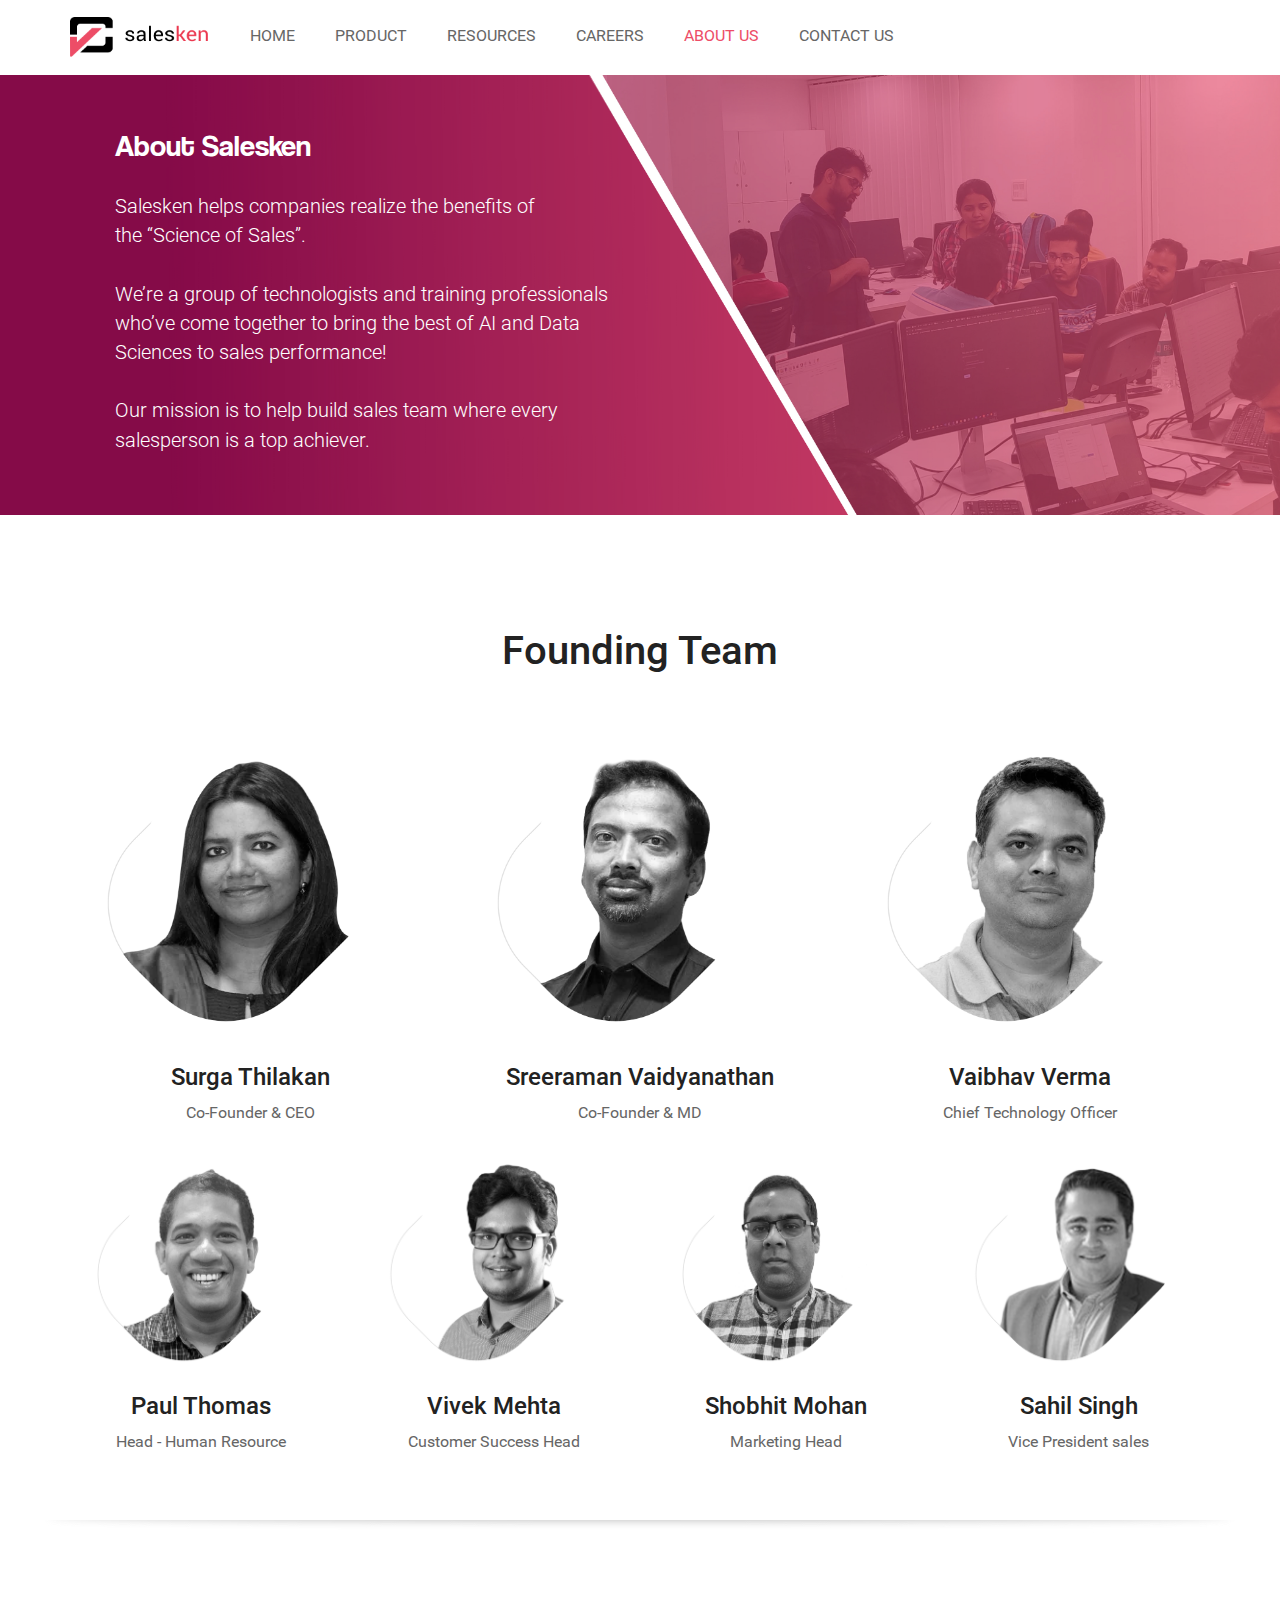
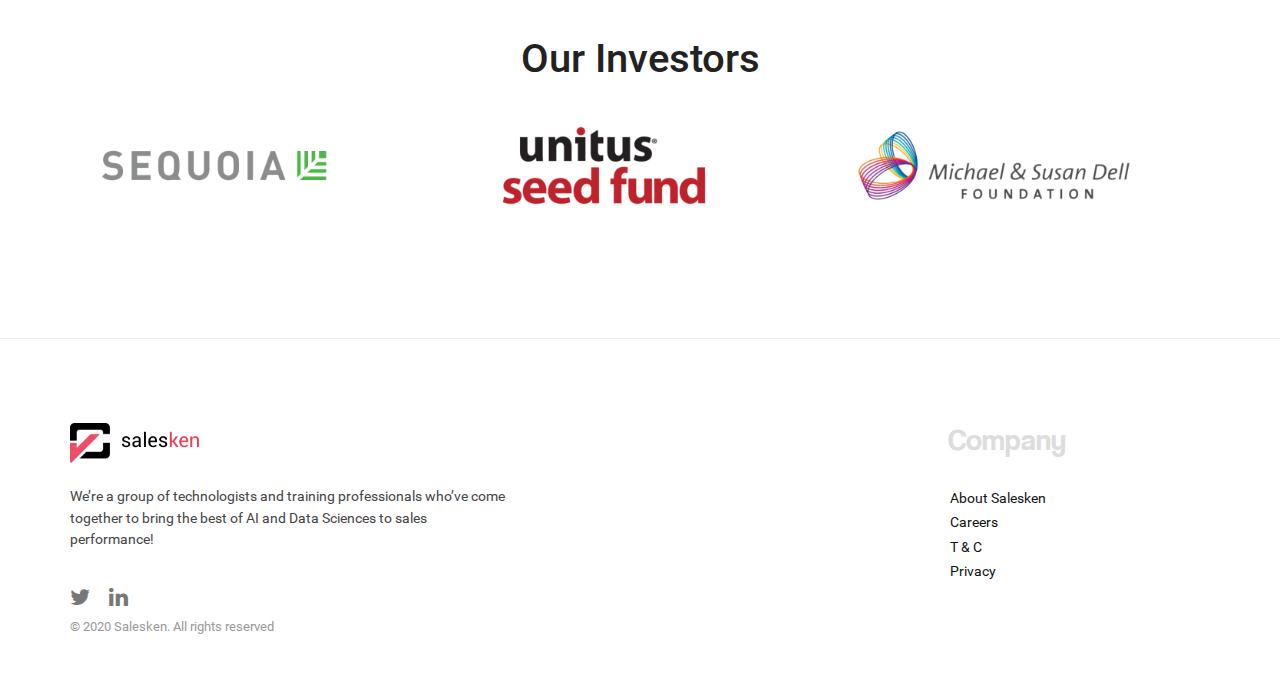
==== aboutus.html @ 31cfc309 "first commit" ====
<!DOCTYPE html>
<html lang="en">

<head>
  <meta charset="utf-8">
  <title>Salesken</title>
  <meta content="width=device-width, maximun-scale=1.0, initial-scale=1.0" name="viewport">
  <meta name="keywords"
    content="CRM, LMS,Customer Service, Sales Automation, Sales enablement, SaaS, Saas Sales, Inside Sales, Training, Learning, Coaching, Sales Reps, Performance, Salesforce, Zoho,Microsoft Dynamics, HubSpot, PipeDrive,Oracle, PeopleSoft, OrangeHR,KISSFLOW, Zapier" />

  <!-- Favicons -->
  <link href="assets/images/logo-fevicon.png" rel="icon">
  <link href="img/apple-touch-icon.png" rel="apple-touch-icon">

  <!-- Google Fonts -->
  <link
    href="//fonts.googleapis.com/css?family=Open+Sans:300,300i,400,400i,500,600,700,700i|Montserrat:300,400,500,600,700"
    rel="stylesheet">
  <link href="//fonts.googleapis.com/css?family=Roboto&display=swap" rel="stylesheet">
  <!-- Bootstrap CSS File -->
  <link href="lib/bootstrap/css/bootstrap.min.css" rel="stylesheet">

  <!-- Libraries CSS Files -->
  <link href="lib/font-awesome/css/font-awesome.min.css" rel="stylesheet">
  <link href="lib/animate/animate.min.css" rel="stylesheet">
  <link href="lib/ionicons/css/ionicons.min.css" rel="stylesheet">
  <link href="lib/owlcarousel/assets/owl.carousel.min.css" rel="stylesheet">
  <link href="lib/lightbox/css/lightbox.min.css" rel="stylesheet">

  <!-- Main Stylesheet File -->

  <link href="css/style.css" rel="stylesheet">

  <!-- Google Tag Manager -->
  <script>(function (w, d, s, l, i) {
      w[l] = w[l] || []; w[l].push({
        'gtm.start':
          new Date().getTime(), event: 'gtm.js'
      }); var f = d.getElementsByTagName(s)[0],
        j = d.createElement(s), dl = l != 'dataLayer' ? '&l=' + l : ''; j.async = true; j.src =
          'https://www.googletagmanager.com/gtm.js?id=' + i + dl; f.parentNode.insertBefore(j, f);
    })(window, document, 'script', 'dataLayer', 'GTM-W54DJQ2');</script>
  <!-- End Google Tag Manager -->


</head>

<body>
  <!-- Google Tag Manager (noscript) -->
  <noscript><iframe src="https://www.googletagmanager.com/ns.html?id=GTM-W54DJQ2" height="0" width="0"
      style="display:none;visibility:hidden"></iframe></noscript>
  <!-- End Google Tag Manager (noscript) -->

  <!--==========================
  Header
  ============================-->

  <nav class=" navbar navbar-expand-lg navbar-dark ftco_navbar ftco-navbar-light" id="header">
    <div class="d-flex align-items-center nav-container">
      <div class="logo float-left">
        <a href="index.html"><img src="assets/images/logo.png" width="140" height="40"></a>
        <!-- Uncomment below if you prefer to use an image logo -->

        <!-- <a href="#header" class="scrollto"><img src="img/logo.png" alt="" class="img-fluid"></a> -->
      </div>

      <div class="collapse navbar-collapse main-nav" id="ftco-nav">
        <ul class="navbar-nav w-100">
          <li class="nav-item"><a href="index.html" class="nav-link">HOME</a></li>
          <li class="nav-item"><a href="product.html" class="nav-link">PRODUCT</a></li>
          <li class="nav-item"><a href="https://blogs.salesken.ai" class="nav-link">RESOURCES</a></li>
          <li class="nav-item"><a href="careers.html" class="nav-link">CAREERS</a></li>
          <li class="nav-item active"><a href="aboutus.html" class="nav-link">ABOUT US</a></li>
          <li class="nav-item"><a href="https://share.hsforms.com/13W9yOMgeT6euOL_fZ1hq0Q48oic" class="nav-link">CONTACT
              US</a></li>

          <!-- <button id="contactus" onclick=" location.href='https://share.hsforms.com/13W9yOMgeT6euOL_fZ1hq0Q48oic'"
            class="type">Contact Us</button> -->
        </ul>
      </div>
    </div>
  </nav>

  <!-- #header -->
  <div class="modal" id="myModal">
    <div class="modal-dialog modal-dialog-centered">
      <div class="modal-content">


        <!-- Modal body -->
        <div style="margin:20px; " class="modal-body">
          <div class="row">



            <div class="col-md-8 col-lg-8" style="padding-top: 35px; padding-bottom: 35px">


              <div class="form">

                <h5>Get in touch with us</h5>

                <form action="" method="post" role="form" class="contactForm">
                  <div class="form-group">
                    <input type="text" name="name" class="form-control" id="name" placeholder="Company ID"
                      data-rule="minlen:4" data-msg="Please enter company id" />
                    <div class="validation"></div>
                  </div>
                  <div class="form-group">
                    <input type="email" class="form-control" name="email" id="email" placeholder="Contact Number"
                      data-rule="email" data-msg="Please enter a company number" />
                    <div class="validation"></div>
                  </div>


                  <!--   <div id="sendmessage">Your message has been sent. Thank you!</div>
                <div id="errormessage"></div> -->
                  <br>
                  <div><button id="contactusbutton" type="submit" title="Send Message">Submit</button></div>
                </form>

              </div>
            </div>
            <div class="col-md-4 col-lg-4">
              <img src="assets/images/contactus.svg" style="width:100%">
            </div>
          </div>


        </div>
      </div>



    </div>
  </div>
  </div>
  <!--==========================
    Intro Section
  ============================-->

  <section id="intro" class="clearfix">
    <div id="aboutbg" class="aboutbg" data-stellar-background-ratio="1"></div>

    <div class="container d-flex h-100">
      <div class="row ">
        <div class="col-lg-12 col-md-12  intro-info2 " style="margin-top:55px; padding-left: 60px;">
          <h1 style="color: #ffffff !important; font-size: 30px;">About Salesken</h1>
          <br>
          <div class="body6" style="color: #ffffff !important; font-size: 20px;">Salesken helps companies realize the
            benefits of <br>the
            “Science of Sales”. <br><br>

            We’re a group of technologists and training professionals <br>who’ve come together to bring the best of AI
            and Data <br>Sciences to sales performance! <br><br>

            Our mission is to help build sales team where every <br>salesperson is a top achiever.
          </div>
        </div>
      </div>

    </div>
  </section><!-- #intro -->


  <main id="main">



    <section id="aboutus1" class="section-bg">
      <div class="container">

        <header style="text-align: center">
          <h2 style="text-align: center">Founding Team</h3>

        </header>

        <div class="row" style="margin-top:20px;">

          <div class="col-md-6 col-lg-4 ">
            <div class="box">
              <img src="assets/images/team/surga.png" style="height:100%; width:100%">
              <h5 style="text-align: center">Surga Thilakan</h5>
              <div class="body4" style="text-align: center">Co-Founder & CEO</div>
            </div>
          </div>
          <div class="col-md-6 col-lg-4 ">
            <div class="box">
              <img src="assets/images/team/sreeram.png" style="height:100%; width:100%">
              <h5 style="text-align: center">Sreeraman Vaidyanathan</h5>
              <div class="body4" style="text-align: center">Co-Founder & MD</div>
            </div>
          </div>
          <div class="col-md-6 col-lg-4">
            <div class="box">
              <img src="assets/images/team/vaibhav.png" style="height:100%; width:100%">
              <h5 style="text-align: center">Vaibhav Verma</h5>
              <div class="body4" style="text-align: center">Chief Technology Officer</div>
            </div>
          </div>
        </div>
        <div class="row">
          <div class="col-md-6 col-lg-3 ">
            <div class="box">
              <img src="assets/images/team/paul.png" style="height:100%; width:100%">
              <h5 style="text-align: center">Paul Thomas</a></h5>
              <div class="body4" style="text-align: center">Head - Human Resource</div>
            </div>
          </div>
          <div class="col-md-6 col-lg-3">
            <div class="box">
              <img src="assets/images/team/vivek.png" style="height:100%; width:100%">
              <h5 style="text-align: center">Vivek Mehta</h5>
              <div class="body4" style="text-align: center">Customer Success Head</div>
            </div>
          </div>
          <div class="col-md-6 col-lg-3">
            <div class="box">
              <img src="assets/images/team/shobhit.png" style="height:100%; width:100%">
              <h5 style="text-align: center">Shobhit Mohan</h5>
              <div class="body4" style="text-align: center">Marketing Head</div>
            </div>
          </div>
          <div class="col-md-6 col-lg-3">
            <div class="box">
              <img src="assets/images/team/sahil.png" style="height:100%; width:100%">
              <h5 style="text-align: center">Sahil Singh</a></h5>
              <div class="body4" style="text-align: center">Vice President sales</div>
            </div>
          </div>
        </div>


      </div>




      </div>
    </section>


    <section id="clients" ">
      <div class=" container">

      <header class="section-header">
        <h2 style="text-align:center">Our Investors</h2>
      </header>

      <div class="row">
        <div class="col-md-4">
          <img src="assets/images/investors/sequoia.png" alt="Client">
        </div>

        <div class="col-md-4">
          <img src="assets/images/investors/unitus.png" alt="Client">
        </div>
        <div class="col-md-4">
          <img src="assets/images/investors/dell.png" alt="Client">
        </div>



      </div>

      </div>
    </section><!-- #clients -->








  </main>

  <!-- ========== Footer Widgets ========== -->

  <footer class="footer-widgets">
    <div class="container">
      <div class="row section">

        <!-- About Us -->
        <div class="col-md-9 col-sm-6 mb-sm-100">
          <div class="widget about-widget">
            <h5 class="header-widget"><img src="assets/images/logo.png" alt="salesken - Logo"
                style="height:40px !important;width:131px !important"></h5>
            <p>We’re a group of technologists and training professionals who’ve come <br>together to bring the best of
              AI and Data Sciences to sales<br> performance! </p>

            <ul class="social-links">
              <li><a href="https://twitter.com/SaleskenAi"><i class="fa fa-twitter"></i></a></li>

              <li><a href="https://www.linkedin.com/company/salesken/"><i class="fa fa-linkedin"></i></a></li>

            </ul>
          </div><!-- / .widget -->
        </div><!-- / .col-md-3 -->

        <div class="col-md-3 col-sm-6 mb-sm-100">
          <div class="widget twitter-widget">
            <h5 class="header-widget">Company</h5>
            <ul>

              <li>
                <p><a href="index.html">About Salesken</a> </p>
              </li>

              <li>
                <p><a href="careers.html">Careers</a></p>
              </li>
              <li>
                <p><a href="terms.html">T & C</a>
              </li>
              </p>
              </li>
              <li>
                <p><a href="privacy.html">Privacy</a></p>
              </li>

            </ul>
          </div>
        </div><!-- / .widget -->





      </div><!-- / .row -->
      <small style="color:#999999">&copy; 2020 Salesken. All rights reserved</a></small>
    </div><!-- / .container -->


    <!-- Copyright -->


  </footer><!-- / .footer-widgets -->



  <!-- <a href="#" class="back-to-top"><i class="fa fa-chevron-up"></i></a> -->

  <!-- Uncomment below i you want to use a preloader -->
  <!-- <div id="preloader"></div> -->

  <!-- JavaScript Libraries -->
  <script src="lib/jquery/jquery.min.js"></script>
  <script src="lib/jquery/jquery-migrate.min.js"></script>
  <script src="lib/bootstrap/js/bootstrap.bundle.min.js"></script>
  <script src="lib/easing/easing.min.js"></script>
  <script src="lib/mobile-nav/mobile-nav.js"></script>
  <script src="lib/wow/wow.min.js"></script>
  <script src="lib/waypoints/waypoints.min.js"></script>
  <script src="lib/counterup/counterup.min.js"></script>
  <script src="lib/owlcarousel/owl.carousel.min.js"></script>
  <script src="lib/isotope/isotope.pkgd.min.js"></script>
  <script src="lib/lightbox/js/lightbox.min.js"></script>
  <!-- Contact Form JavaScript File -->
  <script src="contactform/contactform.js"></script>

  <!-- Template Main Javascript File -->
  <script src="js/main.js"></script>

</body>

</html>
---- css/style.css ----
/*
  Theme Name: Rapid
  Theme URL: https://bootstrapmade.com/rapid-multipurpose-bootstrap-business-template/
  Author: BootstrapMade.com
  License: https://bootstrapmade.com/license/
*/

/*--------------------------------------------------------------
# General
--------------------------------------------------------------*/

body {
  background: #fff;
  color: #444;
  font-family: Roboto-Regular;
  max-width: 1440px;
  margin-right: auto ;
  margin-left: auto ;
}

button{
  font-size: 16px !important;
  font-family: Roboto-Regular ;
}

a {
  color: #ed4d67;
  transition: 0.5s;
}

a:hover,
a:active,
a:focus {
  color: #222222;
  outline: none;
  text-decoration: none;
}

.owl-animated-out{
  z-index:-200;
}

.owl-animated-in{
  z-index:100;
}


p {
  padding: 0;
  margin: 0 0 30px 0;
}

.feature-item{
  border-radius: 20px;
  
  border: solid 1px #eeeeee;
  background-color: #ffffff;
 
  margin-top: 50px;
  margin-left:10px;
  margin-right: 20px;
  padding:30px 30px;
}

.image-wrap{
  width: 100%;
  position: inherit;
  background-size: cover;
  background-repeat: no-repeat;
  background-position: top center;
  position: relative;
  z-index: 0;
}

#contactusbutton {
    text-transform: uppercase;
    letter-spacing: 1px;
    display: inline-block;
    padding: 10px 32px;
    transition: 0.5s;
    color: #000000;
    background: #ed4d67;
    font-family: Roboto-Regular;
    font-size: 16px;
    font-weight: 400;
    letter-spacing: normal;
}

#contactus{
  width: 150px;
  height: 40px;
  margin-left: auto;
  border: solid 1px #000000;
  color: #000000;;
  background-color:transparent;
  float: right;
  text-transform: uppercase;
  align-self: center;
}

#contactus1{
  width: 150px;
  height: 40px;
  border: solid 1px #111;
  color:#111;
  background-color:#ffffff;
  float: right;
  text-transform: uppercase;
  
}

#contactus1:hover{
  color:#ffffff !important;
  outline:none !important;
 border:none !important;
  background-color: #111;
}

#contactus:hover{
  color:#ffffff;
  outline:none !important;
  border:none !important;
  background-color: #000000;
}

#contactus:active{
  color:#111;
  outline:none !important;
  border:none !important;
  background-color: #eeeeee;
}

#contactus:focus{
  
  outline:none !important;
  border:none !important;
  
}


h1{
  font-family: CoolveticaRg;
  font-size: 60px;
  font-weight: normal;
  font-stretch: normal;
  font-style: normal;
  line-height: 1;
  letter-spacing: normal;
  text-align: left;
  color: #222222;
}

h2{
  font-family: Roboto-Medium;
  font-size: 40px;
  font-weight: 300;
  font-stretch: normal;
  font-style: normal;
  line-height: 1.3;
  letter-spacing: normal;
  text-align: left;
  color: #222222;
}

h3{
  font-family: CoolveticaRg;
  font-size: 40px;
  font-weight: normal;
  font-stretch: normal;
  font-style: normal;
  line-height: 1.1;
  letter-spacing: normal;
  text-align: left;
  color: #222222;
}
.body7{
  font-family: CoolveticaRg;
  font-size: 40px;
  font-weight: normal;
  font-stretch: normal;
  font-style: normal;
  line-height: 1.3;
  letter-spacing: normal;
  text-align: left;
  color: #222222;
}
.body10{
  font-family: Roboto-Medium;
  font-size: 24px;
  font-weight: 500;
  font-stretch: normal;
  font-style: normal;
  line-height: 1.25;
  letter-spacing: normal;
  text-align: left;
  color: #222222;
}




.h4 {
  font-family: Roboto-Light;
  font-size: 30px;
  font-weight: 300;
  font-stretch: normal;
  font-style: normal;
  line-height: 2;
  letter-spacing: normal;
  text-align: left;
  color: #222222;
}
.body8{

  font-family: Roboto-Light;
  font-size: 30px;
  font-weight: 300;
  font-stretch: normal;
  font-style: normal;
  line-height: 1.2;
  letter-spacing: normal;
  text-align: left;
  color: #222222;

}
.body9{

  font-family: Roboto-Light;
  font-size: 24px;
  font-weight: 300;
  font-stretch: normal;
  font-style: normal;
  line-height: 1.46;
  letter-spacing: normal;
  text-align: left;
  color: #222222;
}

#image-container-big{
  min-height: 500px;
  position:relative;
}
.container {
    max-width: 100% !important;
}
.container {
  width: 100%;
  padding-right: 70px;
  padding-left: 70px;
  margin-right: auto;
  margin-left: auto; }
  @media (min-width: 576px) {
    .container {
      max-width: 540px; } }
  @media (min-width: 768px) {
    .container {
      max-width: 720px; } }
  @media (min-width: 992px) {
    .container {
      max-width: 960px; } }
  @media (min-width: 1200px) {
    .container {
      max-width: 1140px; } }

.nav-container {
    max-width: 100%;
}

.nav-container {
  width: 100% !important;
  padding-right: 70px;
  padding-left: 70px;
  margin-right: auto;
  margin-left: auto; }
  @media (min-width: 576px) {
    .header-scrolled .nav-container {
      max-width: 540px;} }
  @media (min-width: 768px) {
    .header-scrolled .nav-container {
      max-width: 720px; } }
  @media (min-width: 992px) {
    .header-scrolled .nav-container {
      max-width: 960px;} }
  @media (min-width: 1200px) {
    .header-scrolled .nav-container {
      max-width: 1419px ; } }


h5{
  font-family: Roboto-Medium;
  font-size: 24px;
  font-weight: 500;
  font-stretch: normal;
  font-style: normal;
  line-height: 1.5;
  letter-spacing: normal;
  text-align: left;
  color: #222222;
}

.container {
    max-width: 100% !important;
    

}

.body1 {
  font-family: Roboto-Medium;
  font-size: 20px;
  font-weight: 500;
  font-stretch: normal;
  font-style: normal;
  line-height: 3;
  letter-spacing: normal;
  text-align: left;
  color: #222222;
}
.body2 {
  font-family: Roboto-Black;
  font-size: 20px;
  font-weight: 500;
  font-stretch: normal;
  font-style: normal;
  line-height: 3;
  letter-spacing: normal;
  text-align: left;
  color: #222222;
}
.title.active{
  font-family: Roboto-Medium;
  font-size: 16px;
  font-weight: 500;
  font-stretch: normal;
  font-style: normal;
  line-height: 1.2;
  letter-spacing: normal;
  text-align: left;
  color: #222222;





}
#about-responsive{
  display:none;
}
.title .a{
 color: #222222;
  }
.title.active #sectionrow .arrow1{
  display:none;
}
.title.active #sectionrow .arrow{
  display:inline-block;
}
.arrow{
  display:none;
}

#title-container {
 
  min-height:100%;

  float:left;
  
}
#right-container {
 min-height:100%;
  
  background-color:#c2c2c2;
  float:left;
}
#image-container {
  
  min-height:440px;;
  
  
  position:relative;
}
#image-container .image {
  padding:5px;
  width:100%;
  display:none;
}



.body3 {
  font-family: Roboto-Black;
  font-size: 20px;
  font-weight: 500;
  font-stretch: normal;
  font-style: normal;
  line-height: 3;
  letter-spacing: normal;
  text-align: left;
  color: #222222;
}
.body4 {
  font-family: Roboto-Regular;
  font-size: 16px;
  font-weight: normal;
  font-stretch: normal;
  font-style: normal;
  line-height: 1.3;
  letter-spacing: normal;
  text-align: left;
  color: #666666;
}
.body11{
  font-family: Roboto-Light;
  font-size: 16px;
  font-weight: 300;
  font-stretch: normal;
  font-style: normal;
  line-height: 3.75;
  letter-spacing: normal;
  text-align: left;
  color: #222222;

}
.body15{
  font-family: Roboto-Light;
  font-size: 16px;
  font-weight: 300;
  font-stretch: normal;
  font-style: normal;
  line-height: 1.75;
  letter-spacing: normal;
  
  color: #222222;

}
.body14{
  font-family: Roboto-Light;
  font-size: 16px;
  font-weight: 300;
  font-stretch: normal;
  font-style: normal;
  line-height: 1.25;
  letter-spacing: normal;
  text-align: left;
  color: #222222;
}
/* --------------------------------------------------
  7.0 Footers
-------------------------------------------------- */
.copyright {
  
  padding-top: 10px;
  padding-bottom: 20px;
  margin-top:20px;
  color:#eeeeee;
}

.copyright small {
  font-family:"Roboto";
  font-size: .8em;
  text-transform: uppercase;
  letter-spacing: 1.3px;
}

.copyright small a:hover {
  color: #ececec;
}

.copyright small a:focus {
  text-decoration: none;
}

.copyright .to-the-top {
  color: #777;
}

.copyright .to-the-top i {
  padding-left: 7px;
  font-size: 21px;
  vertical-align: top;
}

.footer-social-links {
  text-align: center;
}

.footer-social-links ul {
  list-style: none;
  margin: 0;
  padding: 65px 0;
}

.footer-social-links ul li {
  display: inline-block;
  padding-right: 35px;
  margin-right: 35px;
  border-right: 1px solid #777;
}

.footer-social-links ul li:last-child {
  border: none;
  padding-right: 0;
  margin-right: 0;
}

.footer-social-links ul li a {
  display: block;
  color: #ececec;
}

.footer-social-links ul li a:hover {
  color: #999;
}

.footer-social-links ul li a:focus {
  text-decoration: none;
}

.social-light-bg ul li a {
  color: #111;
}

/* ---- 7.1 Footer Widgets ---- */
.footer-widgets {
  background: #fff;
  padding-top:50px;
  bottom-top:20px;
   border-top: 1px solid #eeeeee;
   margin-bottom:50px;
}

.footer-widgets .widget .header-widget {
  padding-bottom: 17px;
  margin-bottom: 0px;
  margin-top:20px;
font-family: CoolveticaRg;
  font-size: 30px;
  font-weight: normal;
  font-stretch: normal;
  font-style: normal;
  line-height: 2;
  letter-spacing: normal;
  text-align: left;
  color: #dddddd;
  
  
}

.footer-widgets .widget p {
  margin: 0;
  font-size: .9em;
}

.footer-widgets .about-widget .social-links {
  list-style: none;
  padding: 0;
  margin: 0;
  margin-top: 30px;

}

.footer-widgets .about-widget .social-links li {
  display: inline-block;
  padding-right: 15px;
  font-size: 22px;
}

.footer-widgets .about-widget .social-links li a {
  color: #777;
}

.footer-widgets .about-widget .social-links li a:hover {
  color: #ececec;
}

.footer-widgets .gallery-widget ul {
  list-style: none;
  padding: 0;
  margin: 0;
}

.footer-widgets .gallery-widget ul li {
  display: inline-block;
  margin-right: 1px;
  margin-bottom: 1px;
  width: 86px;
  height: 86px;
  float: left;
  background: #ccc;
  overflow: hidden;
}

.footer-widgets .gallery-widget ul li a {
  display: block;
  position: relative;
}

.footer-widgets .gallery-widget ul li a img {
  -webkit-transition: -webkit-transform 0.3s;
          transition: transform 0.3s;
}

.footer-widgets .gallery-widget ul li a .hover-link {
  position: absolute;
  top: 0;
  left: 0;
  width: 100%;
  height: 100%;
  background: rgba(17, 17, 17, 0);
  text-align: center;
  -webkit-transition: background 0.4s;
          transition: background 0.4s;
}

.footer-widgets .gallery-widget ul li a .hover-link span {
  display: block;
  padding-top: 20px;
  color: #ececec;
  font-size: 50px;
  opacity: 0;
  -webkit-transition: opacity 0.4s;
          transition: opacity 0.4s;
}

.footer-widgets .gallery-widget ul li a:hover img {
  -webkit-transform: scale(1.1);
      -ms-transform: scale(1.1);
          transform: scale(1.1);
}

.footer-widgets .gallery-widget ul li a:hover .hover-link {
  background: rgba(17, 17, 17, 0.55);
}

.footer-widgets .gallery-widget ul li a:hover .hover-link span {
  opacity: 1;
}

.footer-widgets .gallery-widget ul li a:focus {
  outline: none;
}

.footer-widgets .twitter-widget ul {
  list-style: none;
  margin: 0;
  padding: 0;
}

.footer-widgets .twitter-widget ul li {
  display: block;
  margin-bottom: 0px;
  padding: 2px;
  
  -webkit-transition: all 0.4s;
          transition: all 0.4s;
}

.footer-widgets .twitter-widget ul li:hover {
 color:#ed4d67;
  
}

.footer-widgets .twitter-widget ul li i {
  display: inline-block;
  margin-right: 5px;
  padding-top: 3px;
  margin-bottom: 30px;
  float: left;
  font-size: 24px;
  color: rgba(255, 255, 255, 0.3);
}

.footer-widgets .twitter-widget ul li p {
  font-size: .85em;
}

.footer-widgets .twitter-widget ul li p a {
  color: #111 !important;
}

.footer-widgets .twitter-widget ul li p a:hover {
  color:#ed4d67 !important;
}

.footer-widgets .twitter-widget ul li p .tw-widget-date {
  display: inline-block;
  margin-right: 5px;
}

.footer-widgets .newsletter-widget form .form-group {
  display: block;
  position: relative;
}

.footer-widgets .newsletter-widget form .form-group input[type="email"] {
  display: block;
  width: 100%;
  height: 42px;
  padding-left: 20px;
  padding-right: 70px;
  border: none;
  background: rgba(204, 204, 204, 0.1);
  -webkit-transition: background 0.3s;
          transition: background 0.3s;
}

.footer-widgets .newsletter-widget form .form-group input[type="email"]:focus {
  outline: none;
  background: rgba(204, 204, 204, 0.15);
}

.footer-widgets .newsletter-widget form .form-group button {
  position: absolute;
  display: block;
  top: 0;
  right: 0;
  width: 50px;
  height: 42px;
  border: none;
  color: rgba(244, 244, 244, 0.5);
  background: rgba(204, 204, 204, 0.1);
  -webkit-transition: all 0.4s;
          transition: all 0.4s;
}

.footer-widgets .newsletter-widget form .form-group button i {
  padding-top: 5px;
  font-size: 20px;
}

.footer-widgets .newsletter-widget form .form-group button:focus {
  outline: none;
}

.footer-widgets .newsletter-widget form .form-group button:hover {
  background: #ececec;
  color: #111;
}

/* ---- 7.2 Footer Contact ---- */
.footer-contact .contact-info {
  position: relative;
}

.footer-contact .contact-info .footer-map {
  height: 790px;
  background: #ccc;
}

.footer-contact .contact-info .show-info-link {
  display: inline-block;
  position: absolute;
  top: -50px;
  left: 0;
  right: 0;
  margin: 0 auto;
  padding-left: 25px;
  padding-right: 25px;
  width: 200px;
  height: 50px;
  text-align: center;
  color: #111;
  background: #fff;
  opacity: 0;
  visibility: hidden;
  -webkit-transition: opacity 0.5s, visibility 0.6s, top 0.5s;
          transition: opacity 0.5s, visibility 0.6s, top 0.5s;
  z-index: 999;
}

.footer-contact .contact-info .show-info-link:hover {
  background: #ececec;
}

.footer-contact .contact-info .show-info-link:focus {
  text-decoration: none !important;
  border-bottom: none;
}

.footer-contact .contact-info .show-info-link i {
  display: inline-block;
  padding-top: 18px;
  padding-right: 15px;
}

.footer-contact .contact-info .info-open {
  top: 0;
  opacity: 1;
  visibility: visible;
}

.footer-contact .contact-info address {
  position: absolute;
  margin-bottom: 0;
  padding: 280px 100px 0 130px;
  top: 0;
  left: 0;
  width: 100%;
  height: 100%;
  background: rgba(17, 17, 17, 0.93);
  -webkit-transition: opacity 0.5s, visibility 0.6s;
          transition: opacity 0.5s, visibility 0.6s;
}

.footer-contact .contact-info address ul {
  list-style: none;
  padding: 0;
  margin: 0;
  width: 50%;
  float: left;
}

.footer-contact .contact-info address ul li {
  display: block;
  margin-bottom: 30px;
  padding: 7px 0 7px 20px;
  border-left: 1px solid #777;
}

.footer-contact .contact-info address ul li .adr-heading {
  display: block;
  color: #ececec;
}

.footer-contact .contact-info address ul li .adr-info {
  font-size: .9em;
  letter-spacing: 1.7px;
  text-transform: uppercase;
  color: #999;
}

.footer-contact .contact-info address .show-map {
  display: block;
  position: absolute;
  bottom: 100px;
  color: #ececec;
}

.footer-contact .contact-info address .show-map span {
  padding-right: 20px;
  font-size: 35px;
  vertical-align: middle;
}

.footer-contact .contact-info address .show-map:hover {
  color: #999;
}

.footer-contact .contact-info address .show-map:focus {
  text-decoration: none;
}

.footer-contact .map-open {
  opacity: 0;
  visibility: hidden;
}

.footer-contact .contact-form {
  padding-left: 100px;
  padding-right: 12%;
}

.footer-contact .contact-form header {
  text-align: left;
  margin-bottom: 50px;
}

.footer-contact .contact-form form .alert {
  position: absolute;
  left: 0;
  right: 0;
  top: 15px;
}



#careers-left{
  padding-left: 0px;
}

/* ---- 7.3 Footer Litle ---- */
.footer-litle address {
  margin-bottom: 0;
  padding-top: 85px;
  padding-bottom: 85px;
}

.footer-litle address ul {
  list-style: none;
  padding: 0;
  margin: 0;
  text-align: center;
}

.footer-litle address ul li {
  display: inline-block;
  margin-right: 160px;
}

.footer-litle address ul li:last-child {
  margin-right: 0;
}

.footer-litle address ul li .adr-icon {
  padding-right: 20px;
  float: left;
  font-size: 36px;
  color: #111;
}

.footer-litle address ul li .adr-group {
  text-align: left;
  float: right;
}

.footer-litle address ul li .adr-group .adr-heading {
  display: block;
  color: #111;
}

.footer-litle address ul li .adr-group .adr-info {
  font-size: .9em;
  letter-spacing: 1.7px;
  text-transform: uppercase;
  color: #999;
}
.section-bg-responsive{
  display:none;
}

.body5 {
  font-family: Roboto-Regular;
  font-size: 20px;
  font-weight: 500;
  font-stretch: normal;
  font-style: normal;
  line-height: 1.5;
  letter-spacing: normal;
  text-align: left;
  color: #222222;
}


.body6 {
  font-family: Roboto-Light;
  font-size: 24px;
  font-weight: 300;
  font-stretch: normal;
  font-style: normal;
  line-height: 1.46;
  letter-spacing: normal;
  text-align: left;
  color: #222222;

}

.cookiealert {
    position: fixed;
    bottom: 0;
    left: 0;
    width: 100%;
    margin: 0 !important;
    z-index: 999;
    opacity: 0;
    border-radius: 0;
    transform: translateY(100%);
    transition: all 500ms ease-out;
    color: #ecf0f1;
    background: #212327 
  }

  .cookiealert.show {
    opacity: 1;
    transform: translateY(0%);
    transition-delay: 1000ms;
}

.cookiealert a {
    text-decoration: underline
}

.cookiealert .acceptcookies {
    margin-left: 10px;
    vertical-align: baseline;
}





/* Back to top button */

.back-to-top {
  position: fixed;
  display: none;
  background: #ed4d67;
  color: #fff;
  width: 44px;
  height: 44px;
  text-align: center;
  line-height: 1;
  font-size: 16px;
  border-radius: 50%;
  right: 15px;
  bottom: 15px;
  transition: background 0.5s;
  z-index: 11;
}

.back-to-top i {
  padding-top: 12px;
  color: #fff;
}

/* Prelaoder */

#preloader {
  position: fixed;
  top: 0;
  left: 0;
  right: 0;
  bottom: 0;
  z-index: 9999;
  overflow: hidden;
  background: #fff;
}

#preloader:before {
  content: "";
  position: fixed;
  top: calc(50% - 30px);
  left: calc(50% - 30px);
  border: 6px solid #f2f2f2;
  border-top: 6px solid #ed4d67;
  border-radius: 50%;
  width: 60px;
  height: 60px;
  -webkit-animation: animate-preloader 1s linear infinite;
  animation: animate-preloader 1s linear infinite;
}

@-webkit-keyframes animate-preloader {
  0% {
    -webkit-transform: rotate(0deg);
    transform: rotate(0deg);
  }

  100% {
    -webkit-transform: rotate(360deg);
    transform: rotate(360deg);
  }
}

@keyframes animate-preloader {
  0% {
    -webkit-transform: rotate(0deg);
    transform: rotate(0deg);
  }

  100% {
    -webkit-transform: rotate(360deg);
    transform: rotate(360deg);
  }
}

/*--------------------------------------------------------------
# Top Bar
--------------------------------------------------------------*/

#topbar {
  padding: 0 0 10px 0;
  font-size: 14px;
  transition: all 0.5s;
}

#topbar .social-links {
  text-align: right;
}

#topbar .social-links a {
  color: #535074;
  padding: 4px 12px;
  display: inline-block;
  line-height: 1px;
}

#topbar .social-links a:hover {
  color: #ed4d67;
}

#topbar .social-links a:first-child {
  border-left: 0;
}

#aboutus1{
  margin-top: 170px;
  padding-bottom: 80px;
  background-image: url(../assets/images/shadow.jpg);
  background-position: bottom;
  background-repeat: no-repeat;
}


/*--------------------------------------------------------------
# Intro Section
--------------------------------------------------------------*/

#intro {
  width: 100%;
  max-height: fit-content;
  margin-top: 0px;
  margin-bottom:100px;
    
  /* position: relative; */
  background: #ffffff;
  background-size: cover;
}


#intro .intro-info h1 {
  
  padding-top: 200px;
 
}

#intro .intro-info1 h2 {
  
  padding-top: 200px;
 
}
#intro .intro-info2 h2 {
  
  padding-top: 200px;
 
}

#intro .intro-info h2 span {
  color: #ed4d67;
}

.body13{
font-family: CoolveticaRg;
  font-size: 24px;
  font-weight: normal;
  font-stretch: normal;
  font-style: normal;
  line-height: 1.17;
  letter-spacing: normal;
  text-align: left;
  color: #222222;
}



#intro .intro-info .btn-get-started,
#intro .intro-info .btn-services {
  
  
  text-transform: uppercase;
  letter-spacing: 1px;
  display: inline-block;
  padding: 10px 32px;
 
  transition: 0.5s;
  color: #fff;
  background: #ed4d67;
  
  

  font-family: Roboto-Regular;
  font-size: 16px;
  font-weight: 400;
 
 
  letter-spacing: normal;
  
  
}

#intro .intro-info .btn-get-started:hover,
#intro .intro-info .btn-services:hover {
  background: #ed4867;
}

#intro .intro-img {
    
    
    max-height:fit-content;
    padding-right: 0px;
    margin-top: -1px;
  
    max-width: 100%;
    padding-right: 0px;
    margin-top: -1px;
    max-height: fit-content;

  }




#intro-actual {
  display:flex;
max-width: 100%;
max-height: fit-content;
  width: 100%;
  margin-top: 0px;
    
  position: relative;
  background: transparent;
  background-size: cover;
}

.page-heading{
  padding-top: 200px;

}

#intro-actual .intro-info1 h2 {
  
  padding-top: 200px;
 
}
#intro-actual .intro-info2 h2 {
  
  padding-top: 200px;
 
}

#intro-actual .intro-info h2 span {
  color: #ed4d67;
}

#intro-actual .intro-info .btn-get-started,
#intro-actual .intro-info .btn-services {
  
  
  text-transform: uppercase;
  letter-spacing: 1px;
  display: inline-block;
  padding: 10px 32px;
 
  transition: 0.5s;
  color: #fff;
  background: #ed4d67;
  
  

  font-family: Roboto-Regular;
  font-size: 16px;
  font-weight: 400;
 
 
  letter-spacing: normal;
  
  
}

#intro-actual .intro-info .btn-get-started:hover,
#intro-actual .intro-info .btn-services:hover {
  background: #ed4867;
}

#intro-actual .intro-img {
    
    height:100%;
    padding-right: 0px;
    margin-top: -1px;
   
  }

  #intro-responsive{
    display:none;
  }




#carosuelrow {
    display: flex;
    align-items: center;
    margin-top: 30px;
    margin-bottom: 50px;
    padding-left: 10px;
}





  












#careers {
  width: 100%;
  max-height: fit-content;
  margin-top: 0px;
    
  /* position: relative; */
  background: #ffffff;
  background-size: cover;
}

#careers .careers-info {
  
  max-height: fit-content;
  
  align-items:middle;
 
}

#careers .careers-info h2 {
  
  padding-top: 100px;
  font-family: Roboto;
  font-size: 30px;
  font-weight: 300;
 
}
#careers .careers-info h2 {
  
  padding-top: 200px;
 
}

#careers .careers-info h2 span {
  color: #ed4d67;
}

#careers .careers-img {
    
    max-height:fit-content;
    padding-left: 0px;
    margin-top: -1px;
   
  }


  #product {
 
  max-height:fit-content;
  margin-top: 0px;
    
  position: relative;
  background: #ffffff;
  background-size: cover;
}


#product .product-info-left {
  display:none;

  
  
 
}
#section3-list{
  list-style-type: none !important;
}

#carddata1{
text-align: center;
font-family: Roboto-Light;
  font-size: 16px;
  font-weight: normal;
  font-stretch: normal;
  font-style: normal;
  line-height: 1.38;
  letter-spacing: normal;
  text-align: center;
  color: #666666;
  padding-top:10px;
}
/* #card1:hover #carddata1{
display:flex;
text-align: left;
font-family: Roboto-Regular;
  font-size: 16px;
  font-weight: normal;
  font-stretch: normal;
  font-style: normal;
  line-height: 1.38;
  letter-spacing: normal;
  text-align: left;
  color: #666666;
  padding-top:30px;
} */
#card1:hover{
  max-height:fit-content;

}
/* #card1:hover #imgcard1{
display:none;
} */

#carddata2{
text-align: center;

font-family: Roboto-Light;
  font-size: 16px;
  font-weight: normal;
  font-stretch: normal;
  font-style: normal;
  line-height: 1.38;
  letter-spacing: normal;
  text-align: center;
  color: #666666;
  padding-top:10px;
}

/* #card2:hover #carddata2{
display:flex;
text-align: left;

font-family: Roboto-Regular;
  font-size: 16px;
  font-weight: normal;
  font-stretch: normal;
  font-style: normal;
  line-height: 1.38;
  letter-spacing: normal;
  text-align: left;
  color: #666666;
  padding-top:30px;
}
#card2:hover #imgcard2{
display:none;
} */


#carddata3{
  text-align: center;
  font-family: Roboto-Light;
    font-size: 16px;
    font-weight: normal;
    font-stretch: normal;
    font-style: normal;
    line-height: 1.38;
    letter-spacing: normal;
    color: #666666;
    padding-top:10px;
}
/* #card3:hover #carddata3{
display:flex;
text-align: left;
font-family: Roboto-Regular;
  font-size: 16px;
  font-weight: normal;
  font-stretch: normal;
  font-style: normal;
  line-height: 1.38;
  letter-spacing: normal;
  text-align: left;
  color: #666666;
  padding-top:30px;

}
#card3:hover #imgcard3{
display:none;
} */


#carddata4{
text-align: center;
font-family: Roboto-Light;
  font-size: 16px;
  font-weight: normal;
  font-stretch: normal;
  font-style: normal;
  line-height: 1.38;
  letter-spacing: normal;
  color: #666666;
  padding-top:10px;
}
/* #card4:hover #carddata4{
display:flex;
text-align: left;
font-family: Roboto-Regular;
  font-size: 16px;
  font-weight: normal;
  font-stretch: normal;
  font-style: normal;
  line-height: 1.38;
  letter-spacing: normal;
  text-align: left;
  color: #666666;
  padding-top:30px;

} */
/* #card4:hover{
  padding:auto;
  align-items:middle;
} */
/* #card4:hover #imgcard4{
display:none;
} */





#product .product-info h2 span {
  color: #ed4d67;
}

  #product .product-img {
    max-height:fit-content;
    padding-left: 0px;
    margin-top: -1px;
    padding-bottom:30px;
   
  }
  #product .product-img1 {
    
    display:none;
   
  }

.logo{
  padding-right: 20px !important;
}

.ftco-navbar-light {
  background: transparent !important;
  z-index: 3;
  padding: 10px 0; }
  @media (max-width: 991.98px) {
    .ftco-navbar-light {
      background: #ffffff !important;
      position: relative;
      top: 0;
      padding: 10px 15px; } }
  .ftco-navbar-light .navbar-brand {
    color: #000000; }
    .ftco-navbar-light .navbar-brand:hover {
      color: #000000; }
    @media (max-width: 991.98px) {
      .ftco-navbar-light .navbar-brand {
        color: #fff; } }
  @media (max-width: 991.98px) {
    .ftco-navbar-light .navbar-nav {
      padding-bottom: 10px; } }
  .ftco-navbar-light .navbar-nav > .nav-item > .nav-link {
    font-size: 16px;
    padding-bottom: 10px;
    padding-left: 20px;
    padding-right: 20px;
    color: #666666;
    font-weight: 400;
    font-family: 'Roboto-regular';
    opacity: 1 !important; }
    .ftco-navbar-light .navbar-nav > .nav-item > .nav-link:hover {
      color: #ed4d67; }
    @media (max-width: 991.98px) {
      .ftco-navbar-light .navbar-nav > .nav-item > .nav-link {
        padding-left: 0;
        padding-right: 0;
        padding-bottom: 0;
        color: #000000; } }
  .ftco-navbar-light .navbar-nav > .nav-item .dropdown-menu {
    border: none;
    background: #fff;
    -webkit-box-shadow: 0px 10px 34px -20px rgba(0, 0, 0, 0.41);
    -moz-box-shadow: 0px 10px 34px -20px rgba(0, 0, 0, 0.41);
    box-shadow: 0px 10px 34px -20px rgba(0, 0, 0, 0.41); }
  .ftco-navbar-light .navbar-nav > .nav-item.ftco-seperator {
    position: relative;
    margin-left: 20px;
    padding-left: 20px; }
    @media (max-width: 991.98px) {
      .ftco-navbar-light .navbar-nav > .nav-item.ftco-seperator {
        padding-left: 0;
        margin-left: 0; } }
    .ftco-navbar-light .navbar-nav > .nav-item.ftco-seperator:before {
      position: absolute;
      content: "";
      top: 10px;
      bottom: 10px;
      left: 0;
      width: 2px;
      background: rgba(255, 255, 255, 0.05); }
      @media (max-width: 991.98px) {
        .ftco-navbar-light .navbar-nav > .nav-item.ftco-seperator:before {
          display: none; } }
  .ftco-navbar-light .navbar-nav > .nav-item.cta > a {
    color: #fff;
    border: 1px solid #ed4d67;
    padding-top: .5rem;
    padding-bottom: .5rem;
    padding-left: 18px;
    padding-right: 18px;
    margin-top: 4px;
    background: #ed4d67;
    -webkit-border-radius: 2px;
    -moz-border-radius: 2px;
    -ms-border-radius: 2px;
    border-radius: 2px; }
    .ftco-navbar-light .navbar-nav > .nav-item.cta > a span {
      display: inline-block;
      color: #fff; }
    .ftco-navbar-light .navbar-nav > .nav-item.cta > a:hover {
      background: #ed4d67;
      border: 1px solid #ed4d67; }
  .ftco-navbar-light .navbar-nav > .nav-item.cta.cta-colored a {
    border: 1px solid #01d28e;
    background: #01d28e !important; }
  .ftco-navbar-light .navbar-nav > .nav-item.active > a {
    color: #ed4d67; }
  @media (max-width: 991.98px) {
    .ftco-navbar-light .navbar-nav > .nav-item.active > a {
      color: #ed4d67; } }
  .ftco-navbar-light .navbar-toggler {
    border: none;
    color: #ed4d67 !important;
    font-weight: 500;
    cursor: pointer;
    padding-right: 0;
    text-transform: uppercase;
    font-size: 16px;
    letter-spacing: .1em; }
    .ftco-navbar-light .navbar-toggler:hover, .ftco-navbar-light .navbar-toggler:focus {
      text-decoration: none;
      color: #ed4d67;
      outline: none !important; }
  .ftco-navbar-light.scrolled {
    position: fixed;
    right: 0;
    left: 0;
    top: 0;
    margin-top: -130px;
    background: #fff !important;
    -webkit-box-shadow: 0 0 10px 0 rgba(0, 0, 0, 0.1);
    box-shadow: 0 0 10px 0 rgba(0, 0, 0, 0.1); }
    @media (max-width: 991.98px) {
      .ftco-navbar-light.scrolled .nav-item > .nav-link {
        padding-left: 0 !important;
        padding-right: 0 !important;
        padding-bottom: 0 !important; } }
    .ftco-navbar-light.scrolled .nav-item.active > a {
      color: #ed4d67 !important; }
    .ftco-navbar-light.scrolled .nav-item.cta > a {
      color: #fff !important;
      background: #ed4d67;
      border: none !important;
      padding-top: 0.5rem !important;
      padding-bottom: .5rem !important;
      padding-left: 20px !important;
      padding-right: 20px !important;
      margin-top: 6px !important;
      -webkit-border-radius: 5px;
      -moz-border-radius: 5px;
      -ms-border-radius: 5px;
      border-radius: 5px; }
      .ftco-navbar-light.scrolled .nav-item.cta > a span {
        display: inline-block;
        color: #fff !important; }
    .ftco-navbar-light.scrolled .nav-item.cta.cta-colored span {
      border-color: #ed4d67; }
    @media (max-width: 991.98px) {
      .ftco-navbar-light.scrolled .navbar-nav {
        background: none;
        border-radius: 0px;
        padding-left: 0rem !important;
        padding-right: 0rem !important; } }
    .ftco-navbar-light.scrolled .navbar-toggler {
      border: none;
      color: rgba(0, 0, 0, 0.5) !important;
      border-color: rgba(0, 0, 0, 0.5) !important;
      cursor: pointer;
      padding-right: 0;
      text-transform: uppercase;
      font-size: 16px;
      letter-spacing: .1em; }
    .ftco-navbar-light.scrolled .nav-link {
      padding-top: 0.9rem !important;
      padding-bottom: 0.9rem !important;
      color: #000000 !important; }
      .ftco-navbar-light.scrolled .nav-link.active {
        color: #ed4d67 !important; }
    .ftco-navbar-light.scrolled.awake {
      margin-top: 0px;
      -webkit-transition: .3s all ease-in;
      -o-transition: .3s all ease-in;
      transition: .3s all ease-in; }
    .ftco-navbar-light.scrolled.sleep {
      -webkit-transition: .3s all ease-in;
      -o-transition: .3s all ease-in;
      transition: .3s all ease-in; }
    .ftco-navbar-light.scrolled .navbar-brand {
      color: #000000; }

  

/* Mobile Navigation */

.mobile-nav {
  position: fixed;
  top: 0;
  bottom: 0;
  z-index: 9999;
  overflow-y: auto;
  left: -260px;
  width: 260px;
  padding-top: 18px;
  background: #111111;
  transition: 0.4s;
}

.mobile-nav * {
  margin: 0;
  padding: 0;
  list-style: none;
}

.mobile-nav a {
  display: block;
  position: relative;
  color: #fff;
  padding: 10px 20px !important;
  font-weight: 500;
}

.mobile-nav a:hover,
.mobile-nav .active > a,
.mobile-nav li:hover > a {
  color: #ed4d67;
  text-decoration: none;
}

.mobile-nav .drop-down > a:after {
  content: "\f078";
  font-family: FontAwesome;
  padding-left: 10px;
  position: absolute;
  right: 15px;
}

.mobile-nav .active.drop-down > a:after {
  content: "\f077";
}

.mobile-nav .drop-down > a {
  padding-right: 35px;
}

.mobile-nav .drop-down ul {
  display: none;
  overflow: hidden;
}

.mobile-nav .drop-down li {
  padding-left: 20px;
}

.mobile-nav-toggle {
  position: fixed;
  right: 0;
  top: 0;
  z-index: 9998;
  border: 0;
  background: none;
  font-size: 24px;
  transition: all 0.4s;
  outline: none !important;
  line-height: 1;
  cursor: pointer;
  text-align: right;
}

.mobile-nav-toggle i {
  margin: 24px 18px 0 0;
  color: #ed4d67;
}

.mobile-nav-overly {
  width: 100%;
  height: 100%;
  z-index: 9997;
  top: 0;
  left: 0;
  position: fixed;
  background: rgba(40, 38, 70, 0.8);
  overflow: hidden;
  display: none;
}

.mobile-nav-active {
  overflow: hidden;
}

.mobile-nav-active .mobile-nav {
  left: 0;
}

.mobile-nav-active .mobile-nav-toggle i {
  color: #fff;
}

/*--------------------------------------------------------------
# Sections
--------------------------------------------------------------*/

/* Sections Header
--------------------------------*/

.section-header h3 {
  font-size: 36px;
  color: #413e66;
  text-align: center;
  font-weight: 700;
  position: relative;
  font-family: "Montserrat", sans-serif;
}

.section-header p {
  text-align: center;
  margin: auto;
  font-size: 15px;
  padding-bottom: 60px;
  color: #535074;
  width: 50%;
}

/* Section with background
--------------------------------*/

.section-bg {
  background: #ffffff;
}

.section-bg-responsive{
  display:none;
}

/* About Us Section
--------------------------------*/

#about {
  padding-top:100px;
  padding-bottom:50px;
 
}

#about .about-content {
  padding-top: 40px;
}


#about .about-content h2 {
  color: #413e66;
  font-family: "Montserrat", sans-serif;
  font-weight: 700;
}

#about .about-content h3 {
  color: #696592;
  font-weight: 400;
  font-size: 22px;
  font-style: italic;
}

#about .about-content ul {
  list-style: none;
  padding: 0;
}

#about .about-content ul li {
  padding-bottom: 10px;
}

#about .about-content ul li i {
  font-size: 20px;
  padding-right: 4px;
  color: #ed4d67;
}

#about .about-img {
  position: relative;
  margin: 30px 30px 30px 30px;
}

#about .about-img img {
  width: 100%;
  border: 8px solid #fff;
  transition: .5s;
}
#product .product-info{
  margin:auto;
  display:block;
  align-items: center;
  max-height:fit-content;
}

#about .about-img img:hover {
  width: 100%;
  -webkit-transform: scale(1.03);
  transform: scale(1.03);
}

#about .about-img::before {
  position: absolute;
  left: -31px;
  top: -30px;
  width: 90%;
  height: 92%;
  z-index: -1;
  content: '';
  background-color: #ebf1fa;
  transition: .5s;
}

#about .about-img::after {
  position: absolute;
  right: -31px;
  bottom: -30px;
  width: 90%;
  height: 92%;
  z-index: -1;
  content: '';
  background-color: #ebf1fa;
  transition: .5s;
}

/* Services Section
--------------------------------*/

#product-slider1{
display: flex;
    max-height: fit-content;
    align-items: center;
    margin-top:100px;
     margin-bottom:100px;
}
#product-slider2{
  display: flex;
    max-height: fit-content;
    align-items: center;
}
#services {

  padding: 10px 50px 40px 0;
}

#services .box {

height:350px;
 margin:auto;

  padding: 15px 15px;
 border: solid 1px #eeeeee;
  position: relative;
  overflow: hidden;
  border-radius: 10px;
  margin: 0 10px 50px 10px;
  background: #fff;

  transition: all 0.3s ease-in-out;
  text-align: center;
}



#services .box:hover {
  -webkit-transform: scale(1.1);
  transform: scale(1.1);
    box-shadow: 0 10px 29px 0 rgba(68, 88, 144, 0.1);
}

#services .icon {
  margin: 0 auto 15px auto;
  padding-top: 12px;
  display: inline-block;
  text-align: center;
  border-radius: 50%;
  width: 60px;
  height: 60px;
}

#services .icon i {
  font-size: 36px;
  line-height: 1;
}

#services .title {
  padding-top: 20px;
  font-family: Roboto;
  font-size: 24px;
  font-weight: 500;
  font-stretch: normal;
  font-style: normal;
  line-height: 1.25;
  letter-spacing: normal;
  text-align: center;
  color: #222222;
}

#services .title a {
 font-family: Roboto-Medium;
  font-size: 24px;
  font-weight: 500;
  font-stretch: normal;
  font-style: normal;
  line-height: 1.25;
  letter-spacing: normal;
  text-align: center;
  color: #222222;
}

#services .box:hover .title a {
  color: #ed4d67;
}

#services .description {
  padding-top: 20px;
  font-family: Roboto-Light;
  font-size: 16px;
  font-weight: normal;
  font-stretch: normal;
  font-style: normal;
  line-height: 1.38;
  letter-spacing: normal;
  text-align: center;
  color: #666666;
}

#careers-sec2{
  padding-top:20px;
  margin-top:200px; 
  margin-bottom: 50px
}




/* Services Section
--------------------------------*/

#services1 {
  
  
  background-position: 0px 15px;
  /* background: url(../assets/images/section2-left.png); */
    background-repeat: no-repeat;
    background-size: contain;
    margin-left: 0px;
    padding-bottom: 50px;
    max-height: fit-content;
}


#services1 .box {
  max-height:100%;
  display: flex;
    flex-direction: column;
  padding: 30px;
    min-height: 395px;
  position: relative;
  overflow: hidden;
  border-radius: 10px;
  margin: 0 10px 50px 10px;
  background: #fff;
  border: solid 1px #eeeeee;
  transition: all 0.3s ease-in-out;
  text-align: center;
}

#services1 .box:hover {
 
  
  -webkit-transform: scale(1.1);
  transform: scale(1.1);
  box-shadow: 0 10px 29px 0 rgba(68, 88, 144, 0.1);
}

#services1 .icon {
  margin: 0 auto 15px auto;
  padding-top: 12px;
  display: inline-block;
  text-align: center;
  border-radius: 50%;
  width: 60px;
  height: 60px;
}

#services1 .icon i {
  font-size: 36px;
  line-height: 1;
}

#services1 .title {
  padding-top: 20px;
  font-family: Roboto;
  font-size: 24px;
  font-weight: 500;
  font-stretch: normal;
  font-style: normal;
  line-height: 1;
  letter-spacing: normal;
  text-align: center;
  color: #222222;
}

#services1 .title a {
 font-family: Roboto-Medium;
  font-size: 16px;
  font-weight: 500;
  font-stretch: normal;
  font-style: normal;
  line-height: 1;
  letter-spacing: normal;
  text-align: center;
  color: #222222;
}

#services1 .box:hover .title a {
  color: #ed4d67;
}

#services1 .description {
  padding-top: 20px;
  font-family: Roboto-Regular;
  font-size: 16px;
  font-weight: normal;
  font-stretch: normal;
  font-style: normal;
  line-height: 1.38;
  letter-spacing: normal;
  text-align: center;
  color: #666666;
}

#careers-sec2{
  margin-top:200px; 
  margin-bottom: 50px
}

/* Why Us Section
--------------------------------*/

#why-us {
  padding: 60px 0;
}

#why-us .why-us-content .features {
  margin: 0 0 15px 0;
  padding: 0;
  transition: 0.3s ease-in-out;
}

#why-us .why-us-content .features i {
  font-size: 36px;
  float: left;
}

#why-us .why-us-content .features h4 {
  font-size: 24px;
  font-weight: 600;
  margin-left: 56px;
  color: #413e66;
  margin-bottom: 5px;
}

#why-us .why-us-content .features p {
  font-size: 16px;
  margin-left: 56px;
  color: #555186;
}

#why-us .counters {
  padding-top: 40px;
}

#why-us .counters span {
  font-family: "Montserrat", sans-serif;
  font-weight: bold;
  font-size: 48px;
  display: block;
  color: #555186;
}

#why-us .counters p {
  padding: 0;
  margin: 0 0 20px 0;
  font-family: "Montserrat", sans-serif;
  font-size: 14px;
  color: #8a87b6;
}

/* Call To Action Section
--------------------------------*/

#call-to-action {
  background: #2d2b46;
  background-size: cover;
  padding: 40px 0;
}

#call-to-action .cta-title {
  color: #fff;
  font-size: 28px;
  font-weight: 700;
}

#call-to-action .cta-text {
  color: #fff;
}

#call-to-action .cta-btn {
  font-family: "Montserrat", sans-serif;
  font-weight: 700;
  font-size: 16px;
  letter-spacing: 1px;
  display: inline-block;
  padding: 8px 26px;
  border-radius: 3px;
  transition: 0.5s;
  margin: 10px;
  border: 3px solid #fff;
  color: #fff;
}

#call-to-action .cta-btn:hover {
  background: #ed4d67;
  border: 3px solid #ed4d67;
}

/* Features Section
--------------------------------*/

#features {
  padding: 80px 0;
}

#features h4 {
  font-weight: 600;
  font-size: 24px;
}

/* Portfolio Section
--------------------------------*/

#portfolio {
  padding: 60px 0;
}

#portfolio #portfolio-flters {
  padding: 0;
  margin: 5px 0 35px 0;
  list-style: none;
  text-align: center;
}

#portfolio #portfolio-flters li {
  cursor: pointer;
  margin: 15px 15px 15px 0;
  display: inline-block;
  padding: 6px 10px;
  font-size: 16px;
  line-height: 20px;
  color: #413e66;
  margin-bottom: 5px;
  transition: all 0.3s ease-in-out;
}

#portfolio #portfolio-flters li:hover,
#portfolio #portfolio-flters li.filter-active {
  color: #ed4d67;
}

#portfolio #portfolio-flters li:last-child {
  margin-right: 0;
}

#portfolio .portfolio-item {
  position: relative;
  overflow: hidden;
  margin-bottom: 30px;
}

#portfolio .portfolio-item .portfolio-wrap {
  overflow: hidden;
  position: relative;
  margin: 0;
}

#portfolio .portfolio-item .portfolio-wrap:hover img {
  opacity: 0.4;
  transition: 0.3s;
}

#portfolio .portfolio-item .portfolio-wrap .portfolio-info {
  position: absolute;
  top: 0;
  right: 0;
  bottom: 0;
  left: 0;
  display: -webkit-box;
  display: -webkit-flex;
  display: -ms-flexbox;
  display: flex;
  -webkit-box-pack: center;
  -webkit-justify-content: center;
  -ms-flex-pack: center;
  justify-content: center;
  -webkit-box-align: center;
  -webkit-align-items: center;
  -ms-flex-align: center;
  align-items: center;
  -webkit-box-orient: vertical;
  -webkit-box-direction: normal;
  -webkit-flex-direction: column;
  -ms-flex-direction: column;
  flex-direction: column;
  text-align: center;
  opacity: 0;
  transition: 0.2s linear;
}

#portfolio .portfolio-item .portfolio-wrap .portfolio-info h4 {
  font-size: 22px;
  line-height: 1px;
  font-weight: 700;
  margin-bottom: 14px;
  padding-bottom: 0;
}

#portfolio .portfolio-item .portfolio-wrap .portfolio-info h4 a {
  color: #fff;
}

#portfolio .portfolio-item .portfolio-wrap .portfolio-info h4 a:hover {
  color: #ed4d67;
}

#portfolio .portfolio-item .portfolio-wrap .portfolio-info p {
  padding: 0;
  margin: 0;
  color: #f8fcff;
  font-weight: 500;
  font-size: 14px;
  text-transform: uppercase;
}

#portfolio .portfolio-item .portfolio-wrap .portfolio-info .link-preview,
#portfolio .portfolio-item .portfolio-wrap .portfolio-info .link-details {
  display: inline-block;
  line-height: 1;
  text-align: center;
  width: 36px;
  height: 36px;
  background: #ed4d67;
  border-radius: 50%;
  margin: 10px 4px 0 4px;
}

#portfolio .portfolio-item .portfolio-wrap .portfolio-info .link-preview i,
#portfolio .portfolio-item .portfolio-wrap .portfolio-info .link-details i {
  padding-top: 6px;
  font-size: 22px;
  color: #fff;
}

#portfolio .portfolio-item .portfolio-wrap .portfolio-info .link-preview:hover,
#portfolio .portfolio-item .portfolio-wrap .portfolio-info .link-details:hover {
  background: #42c3e8;
}

#portfolio .portfolio-item .portfolio-wrap .portfolio-info .link-preview:hover i,
#portfolio .portfolio-item .portfolio-wrap .portfolio-info .link-details:hover i {
  color: #fff;
}

#portfolio .portfolio-item .portfolio-wrap:hover {
  background: #282646;
}

#portfolio .portfolio-item .portfolio-wrap:hover .portfolio-info {
  opacity: 1;
}

/* Testimonials Section
--------------------------------*/

#testimonials {
  padding: 0px 0;
}

#testimonials .section-header {
  margin-bottom: 40px;
}

#testimonials .testimonial-item .testimonial-img {
  width: 120px;
  border-radius: 50%;
  border: 4px solid #fff;
  float: left;
}

#testimonials .testimonial-item h3 {
  font-size: 20px;
  font-weight: bold;
  margin: 10px 0 5px 0;
  color: #111;
  margin-left: 140px;
}

#testimonials .testimonial-item h5 {
  
    font-family: Roboto-Medium;
    font-size: 24px;
    font-weight: 500;
    font-stretch: normal;
    font-style: normal;
    line-height: 1.5;
    letter-spacing: normal;
    text-align: left;
    color: #222222;
}
#testimonials .testimonial-item #content {
  
    font-family: Roboto-Medium;
    font-size: 24px;
    font-weight: 500;
    font-stretch: normal;
    font-style: normal;
    line-height: 1.5;
    letter-spacing: normal;
    text-align: left;
    color: #222222;
}

#testimonials .testimonial-item p {
  font-style: italic;
  margin: 0 0 15px 140px;
}

#testimonials .owl-nav,
#testimonials .owl-dots {
  margin-top: 5px;
  text-align: center;
}

#testimonials .owl-item .testimonial-item {
  z-index:-100;
  margin-top: 5px;
  text-align: center;
  opacity: 0.5,
  

}

#testimonials .owl-item.active .testimonial-item{
  z-index:1000;
  margin-top: 5px;
  text-align: center;
  
 
  
}

#testimonials .owl-dot {
  display: inline-block;
  margin: 0 5px;
  width: 12px;
  height: 12px;
  border-radius: 50%;
  background-color: #ddd;
}

#testimonials .owl-dot.active {
  background-color: #ed4d67;
}

#services1 .owl-nav,
#services1 .owl-dots {
  margin-top: 15px;
  text-align: center;
}

#services1 .owl-dot {
  display: inline-block;
  margin: 0 5px;
  width: 12px;
  height: 12px;
  border-radius: 50%;
  background-color: #ddd;
}

#services1 .owl-dot.active {
  background-color: #ed4d67;
}

/* Team Section
--------------------------------*/

#team {
  padding: 60px 0;
}

#team .member {
  text-align: center;
  margin-bottom: 20px;
  position: relative;
  overflow: hidden;
}

#team .member .member-info {
  display: -webkit-box;
  display: -webkit-flex;
  display: -ms-flexbox;
  display: flex;
  -webkit-box-pack: center;
  -webkit-justify-content: center;
  -ms-flex-pack: center;
  justify-content: center;
  -webkit-box-align: center;
  -webkit-align-items: center;
  -ms-flex-align: center;
  align-items: center;
  position: absolute;
  bottom: 0;
  left: 0;
  right: 0;
  transition: 0.2s;
  padding: 15px 0;
  background: rgba(29, 28, 41, 0.6);
}

#team .member .member-info-content {
  transition: margin 0.2s;
  height: 40px;
  transition: height 0.4s;
}

#team .member:hover .member-info {
  transition: 0.4s;
}

#team .member:hover .member-info-content {
  height: 80px;
}

#team .member h4 {
  font-weight: 700;
  margin-bottom: 2px;
  font-size: 18px;
  color: #fff;
}

#team .member span {
  font-style: italic;
  display: block;
  font-size: 13px;
  color: #fff;
}

#team .member .social {
  margin-top: 15px;
}

#team .member .social a {
  transition: none;
  color: #fff;
}

#team .member .social a:hover {
  color: #ed4d67;
}

#team .member .social i {
  font-size: 18px;
  margin: 0 2px;
}

/* Clients Section
--------------------------------*/

#clients {
  
  
  display: flex;
    align-items: center;


  padding: 100px 0;
}
.vertical_dotted_line
{
    border-left: 1px dotted #dddddd;
    height: 20px;
    padding-top:5px;
    padding-bottom:5px;
} 

#clients img {
  max-width: 80%;
  
  transition: 0.3s;
  padding: 15px 0;
}

#clients img:hover {
  opacity: 1;
}

#clients .owl-nav,
#clients .owl-dots {
  margin-top: 5px;
  text-align: center;
}

#clients .owl-dot {
  display: inline-block;
  margin: 0 5px;
  width: 12px;
  height: 12px;
  border-radius: 50%;
  background-color: #ddd;
}

#clients .owl-dot.active {
  background-color: #ed4d67;
}


#product-sec1 {
  
  max-height: fit-content;
  margin-top: 0px;
  margin-bottom: 100px;

    
  position: relative;
  background: #ffffff;
  background-size: cover;
}

#product1-heading{
 font-family: CoolveticaRg;
  font-size: 24px;
  font-weight: normal;
  font-stretch: normal;
  font-style: normal;
  line-height: 1.17;
  letter-spacing: normal;
  text-align: left;
  color: #222222;
  padding-top:10px;

 
}
#product1-subheading{
  padding-top:20px;
  padding-bottom:20px;
  font-family: Roboto-Light;
  font-size: 16px;
  font-weight: 300;
  font-stretch: normal;
  font-style: normal;
  line-height: 1.25;
  letter-spacing: normal;
  text-align: left;
  color: #222222;
}

#product-sec1 .product-sec1-info h1 {
  
  padding-top: 100px;
 
}

#product-sec1 .product-sec1-info1 h2 {
  display:flex;
  align-items: center;
  
  padding-top: 200px;
 
}
#product-sec1 .product-sec1-info2 h2 {
  
  padding-top: 200px;
 
}

#product-sec1 .product-sec1-info h2 span {
  color: #ed4d67;
}


#product-sec1 .product-sec1-img {
    
    height:100%;
    padding-right: 0px;
    margin-top: 30px;
   
  }




/* Pricing Section
--------------------------------*/

#pricing {
  padding: 80px 0;
}

#pricing .card {
  border: 0;
  border-radius: 0px;
  box-shadow: 0 3px 0px 0 rgba(65, 62, 102, 0.08);
  transition: all .3s ease-in-out;
  padding: 36px 0;
  position: relative;
}

#pricing .card:after {
  content: '';
  position: absolute;
  top: 0;
  left: 0;
  width: 0%;
  height: 5px;
  background-color: #ed4d67;
  transition: 0.5s;
}

#pricing .card:hover {
  -webkit-transform: scale(1.05);
  transform: scale(1.05);
  box-shadow: 0 20px 35px 0 rgba(0, 0, 0, 0.08);
}

#pricing .card:hover:after {
  width: 100%;
}

#pricing .card .card-header {
  background-color: white;
  border-bottom: 0px;
  -moz-text-align-last: center;
  text-align-last: center;
}

#pricing .card .card-title {
  margin-bottom: 16px;
  color: #535074;
}

#pricing .card .card-block {
  padding-top: 0;
  text-align: center;
}

#pricing .card .list-group-item {
  border: 0px;
  padding: 6px;
  color: #413e66;
  font-weight: 300;
}

#pricing .card h3 {
  font-size: 64px;
  margin-bottom: 0px;
  color: #535074;
}

#pricing .card h3 .currency {
  font-size: 30px;
  position: relative;
  font-weight: 400;
  top: -30px;
  letter-spacing: 0px;
}

#pricing .card h3 .period {
  font-size: 16px;
  color: #6c67a3;
  letter-spacing: 0px;
}

#pricing .card .list-group {
  margin-bottom: 15px;
}

#pricing .card .btn {
  text-transform: uppercase;
  font-size: 13px;
  font-weight: 500;
  color: #5f5b96;
  border-radius: 0;
  padding: 10px 24px;
  letter-spacing: 1px;
  border-radius: 3px;
  display: inline-block;
  background: #ed4d67;
  color: #fff;
}
#product-sec1-responsive{
  display:none;
}

#pricing .card .btn:hover {
  background: #0a98c0;
}

/* Frequently Asked Questions Section
--------------------------------*/

#faq {
  padding: 60px 0;
  overflow: hidden;
}

#faq #faq-list {
  padding: 0;
  list-style: none;
}

#faq #faq-list li {
  border-bottom: 1px solid #ebebeb;
}



#faq #faq-list a {
  padding: 22px 0;
  display: block;
  position: relative;
  font-family: "Montserrat", sans-serif;
  font-size: 20px;
  line-height: 1;
  font-weight: 400;
  padding-right: 20px;
}

#faq #faq-list i {
  font-size: 24px;
  position: absolute;
  right: 0;
  top: 20px;
}

#faq #faq-list p {
  margin-bottom: 20px;
}

#faq #faq-list a.collapse {
  color: #ed4d67;
}

#faq #faq-list a.collapsed {
  color: #000;
}

#faq #faq-list a.collapsed i::before {
  content: "\f2c7" !important;
}

/*--------------------------------------------------------------
# Footer
--------------------------------------------------------------*/

#footer {
  padding: 0 0 30px 0;
  font-size: 14px;
  background: #fff;
    border-top: 4px solid #fff;
}

#footer .footer-top {
  padding: 60px 0 30px 0;
  background: #f5f8fd;
}

#footer .footer-top .footer-info {
  margin-bottom: 30px;
}

#footer .footer-top .footer-info h3 {
  font-size: 34px;
  margin: 0 0 20px 0;
  padding: 2px 0 2px 0;
  line-height: 1;
  font-family: "Montserrat", sans-serif;
  color: #413e66;
  font-weight: 400;
  letter-spacing: 3px;
  text-transform: uppercase;
}

#footer .footer-top .footer-info p {
  font-size: 13px;
  line-height: 24px;
  margin-bottom: 0;
  font-family: "Montserrat", sans-serif;
  color: #535074;
}



#footer .footer-top .social-links a {
  font-size: 18px;
  display: inline-block;
  background: #ed4d67;
  color: #fff;
  line-height: 1;
  padding: 8px 0;
  margin-right: 4px;
  border-radius: 50%;
  text-align: center;
  width: 36px;
  height: 36px;
  transition: 0.3s;
}

#footer .footer-top .social-links a:hover {
  background: #0a98c0;
  color: #fff;
}

#footer .footer-top h4 {
  font-size: 14px;
  font-weight: bold;
  color: #413e66;
  text-transform: uppercase;
  position: relative;
  padding-bottom: 10px;
}

#footer .footer-top .footer-links {
  margin-bottom: 30px;
}

#footer .footer-top .footer-links ul {
  list-style: none;
  padding: 0;
  margin: 0;
}

#footer .footer-top .footer-links ul li {
  padding: 8px 0;
}

#footer .footer-top .footer-links ul li:first-child {
  padding-top: 0;
}

#footer .footer-top .footer-links ul a {
  color: #696592;
}

#footer .footer-top .footer-links ul a:hover {
  color: #ed4d67;
}

#footer .footer-top .footer-contact {
  margin-bottom: 30px;
}

#footer .footer-top .footer-contact p {
  line-height: 26px;
}

#footer .footer-top .footer-newsletter {
  margin-bottom: 30px;
}

#footer .footer-top .footer-newsletter input[type="email"] {
  border: 0;
  padding: 6px 8px;
  width: 65%;
  border: 1px solid #d9dde6;
}

#footer .footer-top .footer-newsletter input[type="submit"] {
  background: #ed4d67;
  border: 1px solid #ed4d67;
  width: 35%;
  padding: 6px 0;
  text-align: center;
  color: #fff;
  transition: 0.3s;
  cursor: pointer;
}

#footer .footer-top .footer-newsletter input[type="submit"]:hover {
  background: #0a98c0;
}

#footer .footer-top .form .form-group {
  margin-bottom: 15px;
}

#footer .footer-top .form #sendmessage {
  color: #fff;
  background: #ed4d67;
  display: none;
  text-align: center;
  padding: 15px;
  font-weight: 600;
  margin-bottom: 15px;
}
#tab-actual{
  display:flex;
}
#tab-responsive{
  display:none;
}


#about{
  display:flex;
}
#product-nav-responsive{
  display:none;
}
#product-nav{
  display:flex;
}
#footer .footer-top .form #errormessage {
  color: #fff;
  display: none;
  background: red;
  text-align: center;
  padding: 15px;
  font-weight: 600;
  margin-bottom: 15px;
}

#footer .footer-top .form #sendmessage.show,
#footer .footer-top .form #errormessage.show,
#footer .footer-top .form .show {
  display: block;
}

#footer .footer-top .form .validation {
  color: red;
  display: none;
  margin: 0 0 20px;
  font-weight: 400;
  font-size: 13px;
}

#footer .footer-top .form label {
  color: #413e66;
  font-weight: 500;
}

#footer .footer-top .form input,
#footer .footer-top .form textarea {
  border-radius: 0;
  box-shadow: none;
  border: 1px solid #dce1ec;
  font-size: 14px;
}

#footer .footer-top .form input::-webkit-input-placeholder,
#footer .footer-top .form textarea::-webkit-input-placeholder {
  color: #a2a0bd;
}

#footer .footer-top .form input::-moz-placeholder,
#footer .footer-top .form textarea::-moz-placeholder {
  color: #a2a0bd;
}

#footer .footer-top .form input:-ms-input-placeholder,
#footer .footer-top .form textarea:-ms-input-placeholder {
  color: #a2a0bd;
}

#footer .footer-top .form input::placeholder,
#footer .footer-top .form textarea::placeholder {
  color: #a2a0bd;
}
#intro-responsive {
  display:none;
}


#footer .footer-top .form button[type="submit"] {
  background: #ed4d67;
  border: 0;
  border-radius: 3px;
  padding: 8px 30px;
  color: #fff;
  transition: 0.3s;
}

#footer .footer-top .form button[type="submit"]:hover {
  background: #0a98c0;
  cursor: pointer;
}

#footer .copyright {
  text-align: center;
  padding-top: 10px;
  color: #535074;
  font-size: 15px;
  margin-top: 20px;
}
#testimonials-box{
  background: url(../assets/images/section2-left.png); 
  background-repeat: no-repeat;
  background-size: 248px 788px;
  margin-left:0px; 
  padding-bottom:300px;
}

#footer .credits {
  text-align: center;
  font-size: 14px;
  padding-top: 4px;
  color: #8582a8;
}

#footer .credits a {
  color: #ed4d67;
}

#footer .credits a:hover {
  color: #0a98c0;
}

font-face {
 font-family: 'Roboto-Black';
 font-weight: normal;
 font-style: normal;
 src: url('../assets/fonts/Roboto/Roboto-Black.ttf') format('truetype');
}
@font-face {
 font-family: 'Roboto-Light';
 font-weight: normal;
 font-style: normal;
 src: url('../assets/fonts/Roboto/Roboto-Light.ttf') format('truetype');
}
@font-face {
 font-family: 'Roboto-Bold';
 font-weight: normal;
 font-style: normal;
 src: url('../assets/fonts/Roboto/Roboto-Bold.ttf') format('truetype');
}
@font-face {
 font-family: 'Roboto-Medium';
 font-weight: normal;
 font-style: normal;
 src: url('../assets/fonts/Roboto/Roboto-Medium.ttf') format('truetype');
}

@font-face {
 font-family: 'Roboto-Regular';
 font-weight: normal;
 font-style: normal;
 src: url('../assets/fonts/Roboto/Roboto-Regular.ttf') format('truetype');
}
@font-face {
 font-family: 'Roboto-Thin';
 font-weight: normal;
 font-style: normal;
 src: url('../assets/fonts/Roboto/Roboto-Thin.ttf') format('truetype');
}

@font-face {
 font-family: 'CoolveticaRg';
 font-weight: normal;
 font-style: normal;
 src: url('../assets/fonts/coolvetica/coolveticarg.ttf') format('truetype');
}



@font-face {
 font-family: 'Roboto-Black';
 font-weight: normal;
 font-style: normal;
 src: url('https://salesken.ai/assets/fonts/Roboto/Roboto-Black.ttf') format('truetype');
}
@font-face {
 font-family: 'Roboto-Light';
 font-weight: normal;
 font-style: normal;
 src: url('https://salesken.ai/assets/fonts/Roboto/Roboto-Light.ttf') format('truetype');
}
@font-face {
 font-family: 'Roboto-Bold';
 font-weight: normal;
 font-style: normal;
 src: url('https://salesken.ai/assets/fonts/Roboto/Roboto-Bold.ttf') format('truetype');
}
@font-face {
 font-family: 'Roboto-Medium';
 font-weight: normal;
 font-style: normal;
 src: url('https://salesken.ai/assets/fonts/Roboto/Roboto-Medium.ttf') format('truetype');
}

@font-face {
 font-family: 'Roboto-Regular';
 font-weight: normal;
 font-style: normal;
 src: url('https://salesken.ai/assets/fonts/Roboto/Roboto-Regular.ttf') format('truetype');
}
@font-face {
 font-family: 'Roboto-Thin';
 font-weight: normal;
 font-style: normal;
 src: url('https://salesken.ai/assets/fonts/Roboto/Roboto-Thin.ttf') format('truetype');
}

@font-face {
 font-family: 'CoolveticaRg';
 font-weight: normal;
 font-style: normal;
 src: url('https://salesken.ai/assets/fonts/coolvetica/coolveticarg.ttf') format('truetype');
}






/*--------------------------------------------------------------
# Responsive Media Queries
--------------------------------------------------------------*/
@media screen and (max-width: 1280px) and (max-height: 1024px) and (min-height: 961px) {
    .resolution {
        color:#0000ff;
        min-width:1280px;
    }
}
/*1280 x 960*/
 @media screen and (max-width: 1280px) and (max-height: 960px) and (min-height: 801px) {
    .resolution {
        color:#00ff72;
    }
}
/*1280 x 800*/
 @media screen and (max-width: 1280px) and (max-height: 800px) and (min-height: 769px) {
    .resolution {
        color:#1e00ff;
    }
}
/*1280 x 768*/
 @media screen and (max-width: 1280px) and (max-height: 768px) and (min-height: 721px) {
    .resolution {
        color:#ff00f0;
    }
}
/*1280 x 720*/
 @media screen and (max-width: 1280px) and (max-height: 720px) and (min-height:300px) {
    .resolution {
        color:#fffc00;
    }
}
@media (min-width: 991px) {
  #call-to-action .cta-btn-container {
    display: -webkit-box;
    display: -webkit-flex;
    display: -ms-flexbox;
    display: flex;
    -webkit-box-align: center;
    -webkit-align-items: center;
    -ms-flex-align: center;
    align-items: center;
    -webkit-box-pack: end;
    -webkit-justify-content: flex-end;
    -ms-flex-pack: end;
    justify-content: flex-end;
  }
}

@media (min-width: 992px) {
  #intro .intro-info {
    padding-top: 80px;
  }

  #testimonials .testimonial-item p {
    width: 80%;
  }

  
  
}

@media (max-width: 991px) {
  #topbar {
    display: none;
  }

  #header {
    height: 70px;
    padding: 15px 0;
  }

  #header .logo h1 {
    font-size: 28px;
    padding: 8px 0;
  }

  #why-us .why-us-content {
    padding-top: 30px;
  }

  #pricing {
    padding-bottom: 30px;
  }

  #pricing .card {
    margin-bottom: 50px;
  }
}

@media (max-width: 768px) {
.section-bg-responsive{
  display:flex;
}


  #contactus{
  width: 150px;
  height: 40px;
  margin-left:0px;
  border: solid 1px #ffffff;
  color:#ffffff;
  background-color:transparent;
  float: left;
  text-transform: uppercase;
  margin:10px 20px;
  align-self: normal;
}


#contactus:hover{
  width: 150px;
  height: 40px;
  margin-left:0px;
  border: solid 1px #000;
  color:#000 !important;
  background-color:#ffffff;
  float: left;
  text-transform: uppercase;
  margin-top:10px;
  
}
#about-heading{
font-family: Roboto-Light;
  font-size: 24px;
  font-weight: 300;
  font-stretch: normal;
  font-style: normal;
  line-height: 1.17;
  letter-spacing: normal;
  text-align: center;
  color: #222222;
}
#about-subheading{
  font-family: CoolveticaRg;
  font-size: 24px;
  font-weight: normal;
  font-stretch: normal;
  font-style: normal;
  line-height: 1.17;
  letter-spacing: normal;
  text-align: center;
  color: #222222;
}
#contactus1{
  width: 150px;
  height: 40px;
  margin-left:0px;
  border: solid 1px #000000;
  color:#000000;
  background-color:#ffffff;
  float: left;
  text-transform: uppercase;
  margin-top:10px;
  
}

#contactus1:hover{
  width: 150px;
  height: 40px;
  margin-left:0px;
  border: solid 1px #000;
  color:#000 !important;
  background-color:#ffffff;
  float: left;
  text-transform: uppercase;
  margin-top:10px;
  
}



  #product-sec1-responsive{
    display:flex;
  }



  #index-heading{
font-family: Roboto-Light;
  font-size: 24px;
  font-weight: 300;
  font-stretch: normal;
  font-style: normal;
  line-height: 1.17;
  letter-spacing: normal;
  text-align: center;
  color: #222222;
}
#product-heading{
font-family: Roboto-Light;
  font-size: 32px;
  font-weight: 300;
  font-stretch: normal;
  font-style: normal;
  line-height: 1.09;
  letter-spacing: normal;
  text-align: center;
  color: #222222;
}
#product-subheading{
  font-family: CoolveticaRg;
  font-size: 32px;
  font-weight: normal;
  font-stretch: normal;
  font-style: normal;
  line-height: 1.09;
  letter-spacing: normal;
  text-align: center;
  color: #222222;
}

#about-heading{
font-family: Roboto-Light;
  font-size: 24px;
  font-weight: 300;
  font-stretch: normal;
  font-style: normal;
  line-height: 1.17;
  letter-spacing: normal;
  text-align: center;
  color: #222222;
}

#about-subheading{
  font-family: CoolveticaRg;
  font-size: 24px;
  font-weight: normal;
  font-stretch: normal;
  font-style: normal;
  line-height: 1.17;
  letter-spacing: normal;
  text-align: center;
  color: #222222;

}

#clients-subheading{
  font-family: CoolveticaRg;
  font-size: 24px;
  font-weight: normal;
  font-stretch: normal;
  font-style: normal;
  line-height: 1.17;
  letter-spacing: normal;
  text-align: center;
  color: #222222;

}
#clients-heading{
  font-family: Roboto-Light;
  font-size: 24px;
  font-weight: 300;
  font-stretch: normal;
  font-style: normal;
  line-height: 1.17;
  letter-spacing: normal;
  text-align: center;
  color: #222222;

}
#index-subheading{

  font-family: CoolveticaRg;
  font-size: 24px;
  font-weight: normal;
  font-stretch: normal;
  font-style: normal;
  line-height: 1.17;
  letter-spacing: normal;
  text-align: center !important;
  color: #222222;
}
#product-slider1{
  margin-top:0px;
  margin-bottom:0px;
}
#about h3{
  font-family: CoolveticaRg;
  font-size: 24px;
  font-weight: normal;
  font-stretch: normal;
  font-style: normal;
  line-height: 1.17;
  letter-spacing: normal;
  text-align: center;
  color: #222222;
}

#about h4{
  font-family: Roboto-Light;
  font-size: 16px!important;
  font-weight: 300;
  font-stretch: normal;
  font-style: normal;
  line-height: 1.25;
  letter-spacing: normal;
  text-align: center;
  color: #222222;
}

.footer-widgets{
  display:flex;
  margin-bottom:100px!important;
}
.footer-widgets .widget .header-widget{
  text-align:center;
}

#services1 {
  background-position: right 0px top 20px;
  padding: 0px 50px 40px 0;
  background: url(../assets/images/section2-left.png);
    background-repeat: no-repeat;
    background-size: 240px 755px;
    
    padding-bottom: 50px;
    text-align:center;
    padding-left:5%;
    padding-right:5%;
}

#services1 .container{
  width:100%;
}
#services1 .box {
  max-height:100%;
  
  padding: 30px;

  position: relative;
  overflow: hidden;
  border-radius: 10px;
  margin: 0 10px 50px 10px;
  background: #fff;
  border: solid 1px #eeeeee;
  transition: all 0.3s ease-in-out;
  text-align: center;
  
}

#services1 .box:hover {
  -webkit-transform: scale(1.1);
  transform: scale(1.1);
  box-shadow: 0 10px 29px 0 rgba(68, 88, 144, 0.1);
}

#services1 .icon {
  margin: 0 auto 15px auto;
  padding-top: 12px;
  display: inline-block;
  text-align: center;
  border-radius: 50%;
  width: 60px;
  height: 60px;
}

#services1 .icon i {
  font-size: 36px;
  line-height: 1;
}

#services1 .title {
  padding-top: 20px;
  font-family: Roboto;
  font-size: 24px;
  font-weight: 500;
  font-stretch: normal;
  font-style: normal;
  line-height: 1.25;
  letter-spacing: normal;
  text-align: center;
  color: #222222;
}

#services1 .title a {
 font-family: Roboto;
  font-size: 24px;
  font-weight: 500;
  font-stretch: normal;
  font-style: normal;
  line-height: 1.25;
  letter-spacing: normal;
  text-align: center;
  color: #222222;
}

#services1 .box:hover .title a {
  color: #ed4d67;

}

#services1 .description {
  padding-top: 20px;
  font-family: Roboto-Regular;
  font-size: 16px;
  font-weight: normal;
  font-stretch: normal;
  font-style: normal;
  line-height: 1.38;
  letter-spacing: normal;
  text-align: center;
  color: #666666;
}

#careers-sec2{
  margin-top:200px; 
  margin-bottom: 50px
}

#index-heading{
font-family: Roboto-Light;
  font-size: 24px;
  font-weight: 300;
  font-stretch: normal;
  font-style: normal;
  line-height: 1.17;
  letter-spacing: normal;
  text-align: center;
  color: #222222;
}

#index-subheading{

  font-family: CoolveticaRg;
  font-size: 24px;
  font-weight: normal;
  font-stretch: normal;
  font-style: normal;
  line-height: 1.17;
  letter-spacing: normal;
  text-align: center !important;
  color: #222222;
}



  .container{
    text-align:center;

    max-width: 100% !important;
    padding-left: 5% !important;
    padding-right: 5% !important;


  }
  .back-to-top {
    bottom: 15px;
  }

  #faq #faq-list a {
    font-size: 18px;
  }

  #faq #faq-list i {
    top: 13px;
  }
  #product .product-img {
    
    display:none;
   
  }
  #product .product-img1 {
    
    height:100%;
    padding-left: 0px;
    margin-top: -1px;
   
  }
  
#product-nav-responsive{
  display:flex;
}
#product-nav{
  display:none;
}

}

@media (max-width: 767px) {
	.section-bg-responsive{
  display:flex;
}



  #contactus{
  width: 150px;
  height: 40px;
  border: solid 1px #ffffff !important;
  color:#ffffff !important;
  background-color:transparent;
  float: left;
  text-transform: uppercase;
  margin-top:10px;
  
}

  
#product-sec1-responsive{
  display:flex;
  padding-top:100px;
  padding-bottom:100px;
}
#product1-heading{
 font-family: CoolveticaRg;
  font-size: 24px;
  font-weight: normal;
  font-stretch: normal;
  font-style: normal;
  line-height: 1.17;
  letter-spacing: normal;
  text-align: left;
  color: #222222;
  padding-top:10px;

 
}
#product1-subheading{
  padding-top:20px;
  padding-bottom:20px;
  font-family: Roboto-Light;
  font-size: 16px;
  font-weight: 300;
  font-stretch: normal;
  font-style: normal;
  line-height: 1.25;
  letter-spacing: normal;
  text-align: left;
  color: #222222;
}
 #product-sec1 {
  display:none;
 }

#product-sec1-responsive .product-sec1-info h1 {
  
  max-height:fit-content;
  align-items:center;
  font-family: Roboto-Light;
  font-size: 32px;
  font-weight: normal;
  font-stretch: normal;
  font-style: normal;
  line-height: 1.09;
  letter-spacing: normal;
  text-align: center;
  color: #222222;
 
 
}

#product-heading{
  padding-top:50px;
  max-height:fit-content;
  align-items:center;
  font-family: Roboto-Light;
  font-size: 32px;
  font-weight: normal;
  font-stretch: normal;
  font-style: normal;
  line-height: 1.09;
  letter-spacing: normal;
  text-align: center;
  color: #222222;
 
}
#product-subheading{
  padding-top:20px;
  font-family: CoolveticaRg;
  font-size: 32px;
  font-weight: normal;
  font-stretch: normal;
  font-style: normal;
  line-height: 1.09;
  letter-spacing: normal;
  text-align: center;
  color: #222222;
}



#product-sec1 .product-sec1-info h2 span {
  color: #ed4d67;
}


#product-sec1 .product-sec1-img {
    
    height:100%;
    padding-right: 0px;
    margin-top: 30px;
   
  }



  #careers-left {
    padding-left: 20px;
}



#intro-responsive {
  display:flex;
  width: 100%;
  max-height: fit-content;
  margin-top: 10px;
  margin-bottom:50px;
    
  position: relative;
  background: #ffffff;
  background-size: cover;
}
#intro-actual {
  display:none !important;
}




#intro-responsive .intro-info h1 {
  
  padding-top: 150px;
  font-family: CoolveticaRg;
  font-size: 32px;
  font-weight: normal;
  font-stretch: normal;
  font-style: normal;
  line-height: 1.09;
  letter-spacing: normal;
  text-align: center;
  color: #222222;
 
}

#intro-responsive .intro-info1 h2 {
  
  padding-top: 200px;
 
}
#intro-responsive .intro-info2 h2 {
  
  padding-top: 200px;
 
}

#intro-responsive .intro-info h2 span {
  color: #ed4d67;
}

#intro-responsive .intro-info .btn-get-started,
#intro-responsive .intro-info .btn-services {
  
  
  text-transform: uppercase;
  letter-spacing: 1px;
  display: inline-block;
  padding: 10px 32px;
  outline:none;
  border:none;
 
  transition: 0.5s;
  color: #fff;
  background: #ed4d67;
  
  

  font-family: Roboto-Regular;
  font-size: 16px;
  font-weight: 400;
 
 
  letter-spacing: normal;
  
  
}

#intro-responsive .intro-info .btn-get-started:hover,
#intro-responsive .intro-info .btn-services:hover {
  background: #ed4867;
}

#intro-responsive .intro-img {
    
    height:100%;
    padding-right: 0px;
    margin-top: -1px;
    padding-left:0px;
    margin-left:0px;
    margin-right:0px;
    width:100%;
    object-fit: cover;
   
  }

#testimonials-box{
  background: url(../assets/images/section2-left.png); 
  background-repeat: no-repeat;
  background-size: 248px 788px;
  margin-left:0px; 
  padding-bottom:30px;
}
#careers-sec2{
  margin-top:100px; 
  margin-bottom: 20px
}

#product .product-info{
  display:none;
}

#tab-actual{
  display:none;
}
#tab-responsive{
  display:flex;
}

#tab-responsive-heading{
font-family: CoolveticaRg;
  font-size: 24px;
  font-weight: normal;
  font-stretch: normal;
  font-style: normal;
  line-height: 1.17;
  letter-spacing: normal;
  text-align: center;
  color: #222222;
}
#tab-responsive-sub-heading{
  font-family: Roboto;
  font-size: 16px;
  font-weight: 300;
  font-stretch: normal;
  font-style: normal;
  line-height: 1.25;
  letter-spacing: normal;
  text-align: center;
  color: #222222;
}

.ft-tabs .tabs-list li a {
    display: block;
    padding: 20px !important;
    border-left: 10px solid rgba(17, 17, 17, 0);
}
#services-heading{
   font-family: CoolveticaRg;
  font-size: 24px;
  font-weight: normal;
  font-stretch: normal;
  font-style: normal;
  line-height: 1.17;
  letter-spacing: normal;
  text-align: center;
  color: #222222;
}
#services-subheading{
   font-family: Roboto;
  font-size: 16px;
  font-weight: 300;
  font-stretch: normal;
  font-style: normal;
  line-height: 1.25;
  letter-spacing: normal;
  text-align: center;
  color: #222222;
}

.tab-content.hide{
    display: none;
}
#product-tab{
  display:none;
}



#product .product-info-left{
  display:block;
  margin-left:20px;
  margin-right:20px;
}
#services {
    padding: 20px 0px 20px 0;
}
#product .product-img {
    
    display:none;
   
  }
  #product .product-img1 {
    display:flex;
    padding-right: 0px;
    height:100%;
    padding-left: 0px;
    margin-top: -1px;
   
  }
#careers {
   
    height: 100vh;
    margin-top: 0px;
    position: relative;
    background: #ffffff;
    background-size: cover;
}

#product-sec1 .product-sec1-info1 h2 {
    padding-top: 100px;
}

  .container{
    padding-left: 20px;
    padding-right: 20px;
  }
  #intro {
    height: auto;

    padding: 80px 0 60px 0;
  }

  #intro .container {
    height: auto !important;
  }
  #intro .intro-info2 h2 {
    padding-top: 50px;

}

#careers .careers-info h2 {
    padding-top: 100px;
}
#careers .careers-img {
  display: none;
}

#aboutus1{
  margin-top: 20px;
}


  #intro .intro-img {
    display:none;
    
    height:100%;
   padding-right: 0px;
   
  }

  #intro .intro-info {
    text-align: center;
    
     display: flex;
    align-items: center;
  }

  #intro .intro-info h2 {
    font-size: 34px;
    margin-bottom: 30px;
  }

  .section-header p {
    width: 100%;
  }

  #testimonials .testimonial-item {
    text-align: center;
    border-radius: 20px;
  
 
  margin-top: 50px;
  margin-left:0px !important;
   margin-right:0px !important;
  padding:10px 10px;
  }

  .feature-item{
  border-radius: 20px;
  
 
  background-color: #ffffff;
 
  margin-top: 25px;
  margin-left:2px!important;
  margin-right:2px!important;
 
  padding:30px 30px !important;
}

#testi-heading{
  font-family: Roboto-Medium;
  font-size: 20px;
  font-weight: 500;
  font-stretch: normal;
  font-style: normal;
  line-height: 1.25;
  letter-spacing: normal;
  text-align: center;
  color: #222222;
  margin-top:10px;

}
#testi-subheading{
  font-family: Roboto-Regular;
  font-size: 14px;
  font-weight: normal;
  font-stretch: normal;
  font-style: normal;
  line-height: 1.57;
  letter-spacing: normal;
  text-align: center;
   margin-top:10px;
  color: #666666;
}

  #testimonials .testimonial-item .testimonial-img {
    float: none;
    margin: auto;
  }

  #testimonials .testimonial-item h3,
  #testimonials .testimonial-item h4,
  #testimonials .testimonial-item p {
    margin-left: 0;
  }
}
/* ---- 9.8 Feature - Tabs ---- */
.ft-tabs .tabs-list {
  list-style: none;
  padding: 0;
  margin-top: 100px;
  margin-bottom: 100px;
}



.ft-tabs .tabs-list li:nth-child(2),
.ft-tabs .tabs-list li:nth-child(3) {
  margin-top: -1px;
}

.ft-tabs .tabs-list li a {
  display: block;
  padding: 30px;
  border-left: 10px solid rgba(17, 17, 17, 0);
}

.ft-tabs .tabs-list li a:hover {
  background: #f8f8f8;
}

.ft-tabs .tabs-list li a:focus {
  text-decoration: none;
}

.ft-tabs .tabs-list li a .tab-icon {
  display: inline-block;
  padding-right: 20px;
  font-size: 50px;
  color: #111;
}

.ft-tabs .tabs-list li a .tab-group {
  text-align: left;
  
}

.ft-tabs .tabs-list li a .tab-group .tab-heading {
  display: block;
  color: #111;
}

.ft-tabs .tabs-list li a .tab-group .tab-info {
   font-family: Roboto-Regular;
  font-size: 16px;
  font-weight: normal;
  font-stretch: normal;
  font-style: normal;
  line-height: 1.25;
  letter-spacing: normal;
  text-align: left;
  color: #999999;
  text-transform: none;

}

.ft-tabs .tabs-list .active a {
  font-family: Roboto;
  font-size: 20px;
  font-weight: 500;
  font-stretch: normal;
  font-style: normal;
  line-height: 1.2;
  letter-spacing: normal;
  text-align: left;
  color: #222222 !important;
  text-transform: none;
}

.ft-tabs .tab-content {
  height: 475px;
  
}

.ft-tabs .tab-content .tab-content-text {
  padding-top: 110px;
  padding-left: 80px;
}

.ft-tabs .tab-content .tab-content-text h4, .ft-tabs .tab-content .tab-content-text .tabs-list li a .tab-group .tab-heading, .ft-tabs .tabs-list li a .tab-group .tab-content .tab-content-text .tab-heading, .ft-tabs .tab-content .tab-content-text .testimonials-3col .t-item blockquote footer cite, .testimonials-3col .t-item blockquote footer .ft-tabs .tab-content .tab-content-text cite, .ft-tabs .tab-content .tab-content-text .testimonials-3col .t-item .wrapper-404 .content-wrapper .info-wrapper .info-404 footer cite, .testimonials-3col .t-item .wrapper-404 .content-wrapper .info-wrapper .info-404 footer .ft-tabs .tab-content .tab-content-text cite, .ft-tabs .tab-content .tab-content-text .wrapper-404 .content-wrapper .info-wrapper .testimonials-3col .t-item .info-404 footer cite, .wrapper-404 .content-wrapper .info-wrapper .testimonials-3col .t-item .info-404 footer .ft-tabs .tab-content .tab-content-text cite, .ft-tabs .tab-content .tab-content-text .testimonials-3col .t-item .bg-maintenance .content-wrapper .content-inner p footer cite, .testimonials-3col .t-item .bg-maintenance .content-wrapper .content-inner p footer .ft-tabs .tab-content .tab-content-text cite, .ft-tabs .tab-content .tab-content-text .bg-maintenance .content-wrapper .content-inner .testimonials-3col .t-item p footer cite, .bg-maintenance .content-wrapper .content-inner .testimonials-3col .t-item p footer .ft-tabs .tab-content .tab-content-text cite, .ft-tabs .tab-content .tab-content-text .team-3col .t-item .t-info .t-role, .team-3col .t-item .t-info .ft-tabs .tab-content .tab-content-text .t-role, .ft-tabs .tab-content .tab-content-text .team-4col .t-item .t-info .t-role, .team-4col .t-item .t-info .ft-tabs .tab-content .tab-content-text .t-role, .ft-tabs .tab-content .tab-content-text .freelancer-about .t-item .t-info .t-role, .freelancer-about .t-item .t-info .ft-tabs .tab-content .tab-content-text .t-role, .ft-tabs .tab-content .tab-content-text .t-join .t-info .t-role, .t-join .t-info .ft-tabs .tab-content .tab-content-text .t-role, .ft-tabs .tab-content .tab-content-text .login-2 .bg-overlay .form-wrapper .form-content .cards-header, .login-2 .bg-overlay .form-wrapper .form-content .ft-tabs .tab-content .tab-content-text .cards-header, .ft-tabs .tab-content .tab-content-text .login-2 .bg-overlay .form-wrapper .social-signup .social-card .sc-lead, .login-2 .bg-overlay .form-wrapper .social-signup .social-card .ft-tabs .tab-content .tab-content-text .sc-lead {
  margin: 0;
  padding-bottom: 25px;
}

.ft-tabs .tab-content .tab-content-text p {
  margin: 0;
}

.ft-tabs .tab-content .tab-content-text button {
  margin-top: 45px;
}

.ft-tabs .tab-content .tab-content-image {
  padding-top: 0px;
}

/* ---- 9.9 Lists ---- */
.list-check, .list-square-check, .list-circle-check, .list-square-check-full, .list-circle-check-full {
  list-style: none;
}

.list-check li, .list-square-check li, .list-circle-check li, .list-square-check-full li, .list-circle-check-full li {
  margin-bottom: 30px;
}

.list-check li:before, .list-square-check li:before, .list-circle-check li:before, .list-square-check-full li:before, .list-circle-check-full li:before {
  content: "\e01b";
  position: absolute;
  left: 0;
 font-family: "Roboto";
  font-size: 40px;
  color: #111;
}

.list-square-check li, .list-circle-check li {
  margin-left: 20px;
  margin-bottom: 40px;
}

.list-square-check li:before, .list-circle-check li:before {
  content: "\e081";
  font-size: 50px;
}

.list-circle-check li:before {
  content: "\e01c";
}

.list-square-check-full li, .list-circle-check-full li {
  margin-left: 20px;
  padding-top: 1px;
}

.list-square-check-full li:before, .list-circle-check-full li:before {
  display: inline-block;
  padding-top: 12px;
  width: 50px;
  height: 50px;
  background: #ececec;
  font-size: 35px;
  text-align: center;
}

.list-circle-check-full li:before {
  border-radius: 100px;
}

.list-basic {
  list-style: none;
}

.list-basic li {
  margin-bottom: 30px;
}

@media (min-width: 1200px){
.order-md-first {

    -ms-flex-order: -1;
    order: -1;
}


@media (max-width: 574px) {
  #footer .footer-top .social-links a {
    margin-bottom: 25px;
  }
  .section-bg-responsive{
  display:flex;
}

.section-bg{
  display:none;
}
  #contactus{
  width: 150px;
  height: 40px;
  margin-left:0px;
  border: solid 1px #ffffff;
  columns: #ffffff;
  background-color:transparent;
  float: left;
  text-transform: uppercase;
  margin:10px 20px;
  align-self: normal;
}


#contactus:hover{
  width: 150px;
  height: 40px;
  margin-left:0px;
  border: solid 1px #ffffff;
  color:#111 !important;
  background-color:#ffffff;
  float: left;
  text-transform: uppercase;
  margin-top:10px;
  
}
#about-heading{
font-family: Roboto-Light;
  font-size: 24px;
  font-weight: 300;
  font-stretch: normal;
  font-style: normal;
  line-height: 1.17;
  letter-spacing: normal;
  text-align: center;
  color: #222222;
}
#about-subheading{
  font-family: CoolveticaRg;
  font-size: 24px;
  font-weight: normal;
  font-stretch: normal;
  font-style: normal;
  line-height: 1.17;
  letter-spacing: normal;
  text-align: center;
  color: #222222;
}



#contactus1{
  width: 150px;
  height: 40px;
  margin-left:0px;
  border: solid 1px #000000;
  color:#000000;
  background-color:#ffffff;
  float: left;
  text-transform: uppercase;
  margin-top:10px;
  
}

#contactus1:hover{
  width: 150px;
  height: 40px;
  margin-left:0px;
  border: solid 1px #ffffff;
  color:#111 !important;
  background-color:#ffffff;
  float: left;
  text-transform: uppercase;
  margin-top:10px;
  
}



  #product-sec1-responsive{
    display:flex;
  }



  #index-heading{
font-family: Roboto-Light;
  font-size: 24px;
  font-weight: 300;
  font-stretch: normal;
  font-style: normal;
  line-height: 1.17;
  letter-spacing: normal;
  text-align: center;
  color: #222222;
}
#product-heading{
font-family: Roboto-Light;
  font-size: 32px;
  font-weight: 300;
  font-stretch: normal;
  font-style: normal;
  line-height: 1.09;
  letter-spacing: normal;
  text-align: center;
  color: #222222;
}
#product-subheading{
  font-family: CoolveticaRg;
  font-size: 32px;
  font-weight: normal;
  font-stretch: normal;
  font-style: normal;
  line-height: 1.09;
  letter-spacing: normal;
  text-align: center;
  color: #222222;
}

#about-heading{
font-family: Roboto-Light;
  font-size: 24px;
  font-weight: 300;
  font-stretch: normal;
  font-style: normal;
  line-height: 1.17;
  letter-spacing: normal;
  text-align: center;
  color: #222222;
}

#about-subheading{
  font-family: CoolveticaRg;
  font-size: 24px;
  font-weight: normal;
  font-stretch: normal;
  font-style: normal;
  line-height: 1.17;
  letter-spacing: normal;
  text-align: center;
  color: #222222;

}

#clients-subheading{
  font-family: CoolveticaRg;
  font-size: 24px;
  font-weight: normal;
  font-stretch: normal;
  font-style: normal;
  line-height: 1.17;
  letter-spacing: normal;
  text-align: center;
  color: #222222;

}
#clients-heading{
  font-family: Roboto-Light;
  font-size: 24px;
  font-weight: 300;
  font-stretch: normal;
  font-style: normal;
  line-height: 1.17;
  letter-spacing: normal;
  text-align: center;
  color: #222222;

}
#index-subheading{

  font-family: CoolveticaRg;
  font-size: 24px;
  font-weight: normal;
  font-stretch: normal;
  font-style: normal;
  line-height: 1.17;
  letter-spacing: normal;
  text-align: center !important;
  color: #222222;
}
#product-slider1{
  margin-top:0px;
  margin-bottom:0px;
}
#about h3{
  font-family: CoolveticaRg;
  font-size: 24px;
  font-weight: normal;
  font-stretch: normal;
  font-style: normal;
  line-height: 1.17;
  letter-spacing: normal;
  text-align: center;
  color: #222222;
}

#about h4{
  font-family: Roboto-Light;
  font-size: 16px!important;
  font-weight: 300;
  font-stretch: normal;
  font-style: normal;
  line-height: 1.25;
  letter-spacing: normal;
  text-align: center;
  color: #222222;
}

.footer-widgets{
  display:flex;
  margin-bottom:100px!important;
}
.footer-widgets .widget .header-widget{
  text-align:center;
}

#services1 {
  background-position: right 0px top 20px;
  padding: 0px 50px 40px 0;
  background: url(../assets/images/section2-left.png);
    background-repeat: no-repeat;
    background-size: 240px 755px;
    
    padding-bottom: 50px;
    text-align:center;
    padding-left:5%;
    padding-right:5%;
}

#services1 .container{
  width:100%;
}
#services1 .box {
  max-height:100%;
  
  padding: 30px;

  position: relative;
  overflow: hidden;
  border-radius: 10px;
  margin: 0 10px 50px 10px;
  background: #fff;
  border: solid 1px #eeeeee;
  transition: all 0.3s ease-in-out;
  text-align: center;
  
}

#services1 .box:hover {
  -webkit-transform: scale(1.1);
  transform: scale(1.1);
  box-shadow: 0 10px 29px 0 rgba(68, 88, 144, 0.1);
}

#services1 .icon {
  margin: 0 auto 15px auto;
  padding-top: 12px;
  display: inline-block;
  text-align: center;
  border-radius: 50%;
  width: 60px;
  height: 60px;
}

#services1 .icon i {
  font-size: 36px;
  line-height: 1;
}

#services1 .title {
  padding-top: 20px;
  font-family: Roboto;
  font-size: 24px;
  font-weight: 500;
  font-stretch: normal;
  font-style: normal;
  line-height: 1.25;
  letter-spacing: normal;
  text-align: center;
  color: #222222;
}

#services1 .title a {
 font-family: Roboto;
  font-size: 24px;
  font-weight: 500;
  font-stretch: normal;
  font-style: normal;
  line-height: 1.25;
  letter-spacing: normal;
  text-align: center;
  color: #222222;
}

#services1 .box:hover .title a {
  color: #ed4d67;

}

#services1 .description {
  padding-top: 20px;
  font-family: Roboto-Regular;
  font-size: 16px;
  font-weight: normal;
  font-stretch: normal;
  font-style: normal;
  line-height: 1.38;
  letter-spacing: normal;
  text-align: center;
  color: #666666;
}

#careers-sec2{
  margin-top:200px; 
  margin-bottom: 50px
}

#index-heading{
font-family: Roboto-Light;
  font-size: 24px;
  font-weight: 300;
  font-stretch: normal;
  font-style: normal;
  line-height: 1.17;
  letter-spacing: normal;
  text-align: center;
  color: #222222;
}

#index-subheading{

  font-family: CoolveticaRg;
  font-size: 24px;
  font-weight: normal;
  font-stretch: normal;
  font-style: normal;
  line-height: 1.17;
  letter-spacing: normal;
  text-align: center !important;
  color: #222222;
}



  .container{
    text-align:center;

    max-width: 100% !important;
    padding-left: 5% !important;
    padding-right: 5% !important;
  }
  .back-to-top {
    bottom: 15px;
  }

  #faq #faq-list a {
    font-size: 18px;
  }

  #faq #faq-list i {
    top: 13px;
  }
  #product .product-img {
    
    display:none;
   
  }
  #product .product-img1 {
    
    height:100%;
    padding-left: 0px;
    margin-top: -1px;
   
  }
  
#product-nav-responsive{
  display:flex;
}
#product-nav{
  display:none;
}
}

.navbar {
  margin-bottom: 0;
  min-height: 75px;
  border-radius: 0;
  background: #fff;
}

.navbar .navbar-header {
  width: 27%;
  margin-top: 6px;
}

.navbar .navbar-header .navbar-brand {
  padding: 15px 0;
  margin-left: 0;
}


#contact{
  font-family: Roboto;
  font-size: 16px;
  font-weight: normal;
  font-stretch: normal;
  font-style: normal;
  line-height: 1.5;
  letter-spacing: normal;
  text-align: center;
  color: #ffffff;
  text-transform: uppercase;
}

#contact.btn-ghost-light.btn-small.navbar-inveres.navbar-right{
  color:#111;
}

.navbar .navbar-nav li a {
  font-family: Roboto;
  font-size: 16px;
  font-weight: normal;
  font-stretch: normal;
  font-style: normal;
  line-height: 1.63;
  letter-spacing: normal;
  text-align: left;
  color: #666666;
  text-transform: none;
  
  
  -webkit-transition: color 0.5s;
          transition: color 0.5s;
}

.navbar .navbar-nav li a:focus {
  color: inherit;
}

.navbar .navbar-nav li a:hover {
  background: none;
  color: #111;
}

.navbar .navbar-nav li a i[class*="linea-"] {
  font-size: 18px;
  vertical-align: sub;
}

.navbar .navbar-nav li a > .cart-notif {
  display: inline-block;
  position: relative;
  padding-left: 1px;
  width: 16px;
  height: 16px;
  top: -8px;
  right: -8px;
  border-radius: 100px;
  background: #EF413F;
  color: #fff;
  font-size: 10px;
  line-height: 16px;
  text-align: center;
}

.navbar .navbar-nav .active a {
  background: none;
  color: #111;
  -webkit-transition: color 0.5s;
          transition: color 0.5s;
}

.navbar .navbar-nav .active a:hover,
.navbar .navbar-nav .active a:focus,
.navbar .navbar-nav .active a:visited {
  background: none;
}

.navbar .navbar-nav .dropdown .dropdown-toggle {
  background: none;
}

.navbar .navbar-nav .dropdown .dropdown-toggle:hover,
.navbar .navbar-nav .dropdown .dropdown-toggle:focus,
.navbar .navbar-nav .dropdown .dropdown-toggle:visited {
  background: none;
}

.navbar .navbar-nav .dropdown .dropdown-toggle .fa-shopping-cart {
  margin-left: 16px;
}

.navbar .navbar-nav .dropdown .dropdown-menu {
  margin-top: 12px;
  padding: 20px 0 10px 0;
  border: 1px solid #ececec;
  border-radius: 0;
  box-shadow: none;
  background: rgba(255, 255, 255, 0.93);
}

.navbar .navbar-nav .dropdown .dropdown-menu li {
  min-width: 150px;
}

.navbar .navbar-nav .dropdown .dropdown-menu li a {
  display: block;
  padding: 11px 40px 11px 25px;
  letter-spacing: 0.5px;
  line-height: 0.8em;
  border-left: 3px solid rgba(17, 17, 17, 0);
  -webkit-transition: all 0.3s;
          transition: all 0.3s;
}

.navbar .navbar-nav .dropdown .dropdown-menu li a:hover {
  padding-left: 35px;
  padding-right: 30px;
  background: rgba(17, 17, 17, 0.05);
  border-left: 3px solid #111;
}

.navbar .navbar-nav .dropdown .dropdown-menu li a i {
  padding-right: 5px;
}

.navbar .navbar-nav .dropdown .dropdown-menu .dropdown-header {
  padding: 0 25px;
  font-family:"Roboto";
  font-size: 0.8em;
  letter-spacing: 2px;
  text-transform: uppercase;
  color: #111;
}

.navbar .navbar-nav .dropdown .dropdown-menu .divider {
  margin-left: 25px;
  margin-right: 25px;
  background-color: #ddd;
}

.navbar .navbar-nav .dropdown .bg-solid {
  background: #fff;
}

.navbar .navbar-nav .dropdown .search-dropdown {
  padding-top: 10px;
}

.navbar .navbar-nav .dropdown .search-dropdown li {
  padding: 0 15px;
}

.navbar .navbar-nav .dropdown .search-dropdown li form input[type="search"] {
  border-radius: 0;
  font-size: .9em;
  letter-spacing: 1.5px;
}

.navbar .navbar-nav .dropdown .search-dropdown li form input[type="search"]:focus {
  outline: none;
  box-shadow: none;
  border-color: #111;
}

.navbar .navbar-nav .dropdown .cart-dropdown {
  width: 290px;
  background: #fff;
}

.navbar .navbar-nav .dropdown .cart-dropdown .cart-sep-top {
  margin-bottom: 15px;
}

.navbar .navbar-nav .dropdown .cart-dropdown .cart-sep-bot {
  margin-top: 0;
}

.navbar .navbar-nav .dropdown .cart-dropdown .cart-item {
  padding: 0 25px 15px 25px;
}

.navbar .navbar-nav .dropdown .cart-dropdown .cart-item a {
  padding: 0;
  border: none;
  background: none;
  text-transform: none;
  font-size: 14px;
  letter-spacing: .5px;
  line-height: inherit;
}

.navbar .navbar-nav .dropdown .cart-dropdown .cart-item a:hover {
  padding: 0;
  border: none;
  background: none;
}

.navbar .navbar-nav .dropdown .cart-dropdown .cart-item .p-thumb {
  float: left;
  margin-right: 15px;
}

.navbar .navbar-nav .dropdown .cart-dropdown .cart-item p {
  line-height: 14px;
}

.navbar .navbar-nav .dropdown .cart-dropdown .cart-item .cp-name {
  font-size: 14px;
  font-weight: 300;
  padding: 0;
  letter-spacing: 1px;
}

.navbar .navbar-nav .dropdown .cart-dropdown .cart-item .cp-name:hover {
  padding: 0;
}

.navbar .navbar-nav .dropdown .cart-dropdown .cart-item .cp-price {
  font-size: 12px;
  letter-spacing: 1px;
  color: #999;
}

.navbar .navbar-nav .dropdown .cart-dropdown .cart-item .cart-remove-btn {
  padding: 0;
  float: right;
  font-size: 16px;
  color: #777;
  border: none;
  background: none;
}

.navbar .navbar-nav .dropdown .cart-dropdown .cart-item .cart-remove-btn:hover {
  color: #111;
  border: none;
  background: none;
}

.navbar .navbar-nav .dropdown .cart-dropdown .cart-item .cart-remove-btn:focus {
  text-decoration: none;
}

.navbar .navbar-nav .dropdown .cart-dropdown .item-totals {
  padding-left: 25px;
  padding-right: 25px;
}

.navbar .navbar-nav .dropdown .cart-dropdown .item-totals span {
  float: right;
   font-family: "Roboto";
  font-weight: 400;
  color: #777;
}

.navbar .navbar-nav .dropdown .cart-dropdown .cart-btns {
  padding: 30px 25px 10px 25px;
}

.navbar .navbar-nav .dropdown .cart-dropdown .cart-btns .btn, .navbar .navbar-nav .dropdown .cart-dropdown .cart-btns .btn-ghost-light, .navbar .navbar-nav .dropdown .cart-dropdown .cart-btns .btn-text, .navbar .navbar-nav .dropdown .cart-dropdown .cart-btns .btn-text-light, .navbar .navbar-nav .dropdown .cart-dropdown .cart-btns .btn-ghost, .navbar .navbar-nav .dropdown .cart-dropdown .cart-btns .btn-light {
  position: relative;
  display: inline-block;
  padding: 8px 38px;
  background: #111;
  color: #ececec;
  font-family:"Roboto";
  text-transform: uppercase;
  letter-spacing: 2.5px;
  font-size: 0.9em;
  line-height: 1.8em;
  border-radius: 0;
  -webkit-transition: all 0.5s;
          transition: all 0.5s;
}

.navbar .navbar-nav .dropdown .cart-dropdown .cart-btns .btn:visited, .navbar .navbar-nav .dropdown .cart-dropdown .cart-btns .btn-ghost-light:visited, .navbar .navbar-nav .dropdown .cart-dropdown .cart-btns .btn-text:visited, .navbar .navbar-nav .dropdown .cart-dropdown .cart-btns .btn-text-light:visited, .navbar .navbar-nav .dropdown .cart-dropdown .cart-btns .btn-ghost:visited, .navbar .navbar-nav .dropdown .cart-dropdown .cart-btns .btn-light:visited {
  color: #ececec;
  background: #111;
}

.navbar .navbar-nav .dropdown .cart-dropdown .cart-btns .btn:visited:hover, .navbar .navbar-nav .dropdown .cart-dropdown .cart-btns .btn-ghost-light:visited:hover, .navbar .navbar-nav .dropdown .cart-dropdown .cart-btns .btn-text:visited:hover, .navbar .navbar-nav .dropdown .cart-dropdown .cart-btns .btn-text-light:visited:hover, .navbar .navbar-nav .dropdown .cart-dropdown .cart-btns .btn-ghost:visited:hover, .navbar .navbar-nav .dropdown .cart-dropdown .cart-btns .btn-light:visited:hover {
  color: #ececec;
  background: #3f3f3f;
}

.navbar .navbar-nav .dropdown .cart-dropdown .cart-btns .btn:hover, .navbar .navbar-nav .dropdown .cart-dropdown .cart-btns .btn-ghost-light:hover, .navbar .navbar-nav .dropdown .cart-dropdown .cart-btns .btn-text:hover, .navbar .navbar-nav .dropdown .cart-dropdown .cart-btns .btn-text-light:hover, .navbar .navbar-nav .dropdown .cart-dropdown .cart-btns .btn-ghost:hover, .navbar .navbar-nav .dropdown .cart-dropdown .cart-btns .btn-light:hover {
  color: #ececec;
  background: #3f3f3f;
  border-color: #3f3f3f;
}

.navbar .navbar-nav .dropdown .cart-dropdown .cart-btns .btn:focus, .navbar .navbar-nav .dropdown .cart-dropdown .cart-btns .btn-ghost-light:focus, .navbar .navbar-nav .dropdown .cart-dropdown .cart-btns .btn-text:focus, .navbar .navbar-nav .dropdown .cart-dropdown .cart-btns .btn-text-light:focus, .navbar .navbar-nav .dropdown .cart-dropdown .cart-btns .btn-ghost:focus, .navbar .navbar-nav .dropdown .cart-dropdown .cart-btns .btn-light:focus {
  color: #ececec;
  outline: none;
}

.navbar .navbar-nav .dropdown .cart-dropdown .cart-btns .btn-ghost, .navbar .navbar-nav .dropdown .cart-dropdown .cart-btns .btn-ghost-light {
  background: none;
  color: #111;
  border: 2px solid #111;
  text-align: center;
  overflow: hidden;
  z-index: 1;
}

.navbar .navbar-nav .dropdown .cart-dropdown .cart-btns .btn-ghost:after, .navbar .navbar-nav .dropdown .cart-dropdown .cart-btns .btn-ghost-light:after {
  content: '';
  position: absolute;
  background: #111;
  left: 0;
  top: 100%;
  width: 100%;
  height: 100%;
  -webkit-transition: top 0.3s;
          transition: top 0.3s;
  z-index: -1;
}

.navbar .navbar-nav .dropdown .cart-dropdown .cart-btns .btn-ghost:visited,
.navbar .navbar-nav .dropdown .cart-dropdown .cart-btns .btn-ghost-light:visited, .navbar .navbar-nav .dropdown .cart-dropdown .cart-btns .btn-ghost:focus, .navbar .navbar-nav .dropdown .cart-dropdown .cart-btns .btn-ghost-light:focus {
  color: #111;
  text-decoration: none;
}

.navbar .navbar-nav .dropdown .cart-dropdown .cart-btns .btn-ghost:hover, .navbar .navbar-nav .dropdown .cart-dropdown .cart-btns .btn-ghost-light:hover {
  color: #ececec;
  background: none;
}

.navbar .navbar-nav .dropdown .cart-dropdown .cart-btns .btn-ghost:hover:visited, .navbar .navbar-nav .dropdown .cart-dropdown .cart-btns .btn-ghost-light:hover:visited {
  color: #ececec;
  text-decoration: none;
}

.navbar .navbar-nav .dropdown .cart-dropdown .cart-btns .btn-ghost:hover:after, .navbar .navbar-nav .dropdown .cart-dropdown .cart-btns .btn-ghost-light:hover:after {
  top: 0;
}

.navbar .navbar-nav .dropdown .cart-dropdown .cart-btns .btn-light {
  color: #111;
  background: #ececec;
}

.navbar .navbar-nav .dropdown .cart-dropdown .cart-btns .btn-light:visited {
  color: #111;
  background: #ececec;
}

.navbar .navbar-nav .dropdown .cart-dropdown .cart-btns .btn-light:visited:hover {
  color: #111;
  background: #bebebe;
}

.navbar .navbar-nav .dropdown .cart-dropdown .cart-btns .btn-light:hover {
  color: #111;
  background: #bebebe;
  border-color: #bebebe;
}

.navbar .navbar-nav .dropdown .cart-dropdown .cart-btns .btn-light:focus {
  color: #111;
}

.navbar .navbar-nav .dropdown .cart-dropdown .cart-btns .btn-ghost-light {
  z-index: 1;
  border-color: #ececec;
  color: #ececec;
}

.navbar .navbar-nav .dropdown .cart-dropdown .cart-btns .btn-ghost-light:after {
  background: #ececec;
}

.navbar .navbar-nav .dropdown .cart-dropdown .cart-btns .btn-ghost-light:hover {
  color: #111;
  border-color: #ececec;
}

.navbar .navbar-nav .dropdown .cart-dropdown .cart-btns .btn-ghost-light:hover:visited {
  color: #111;
}

.navbar .navbar-nav .dropdown .cart-dropdown .cart-btns .btn-ghost-light:visited {
  color: #ececec;
}

.navbar .navbar-nav .dropdown .dropdown-banner {
  margin-left: -13px;
}

/* ---- Navbar Inverse (Dark) ---- */
.navbar-inverse {
  border-bottom: 1px solid #ececec;
  background: #fff;
}


.navbar-inverse .navbar-nav li a {
  color: #777;
}

.navbar-inverse .navbar-nav li a:hover {
  color: #ececec;
}

.navbar-inverse .navbar-nav .active a {
  color: #ed4d67;
}

.navbar-inverse .navbar-nav .dropdown .dropdown-menu {
  background: rgba(17, 17, 17, 0.95);
  border-color: #222;
}

.navbar-inverse .navbar-nav .dropdown .dropdown-menu li a:hover {
  background: rgba(255, 255, 255, 0.1);
  border-left: 3px solid #ececec;
}

.navbar-inverse .navbar-nav .dropdown .dropdown-menu .dropdown-header {
  color: #ececec;
}

.navbar-inverse .navbar-nav .dropdown .dropdown-menu .divider {
  background-color: #444;
}

.navbar-inverse .navbar-nav .dropdown .dropdown-menu .bg-solid {
  background: #111;
}

.navbar-inverse .navbar-nav .dropdown .cart-dropdown .cart-item .cart-remove-btn:hover {
  color: #ececec;
}

.navbar-inverse .navbar-nav .dropdown .cart-dropdown .item-totals {
  color: #ececec;
}

.navbar-inverse .navbar-nav .dropdown .search-dropdown li form input[type="search"]:focus {
  border-color: #ececec;
}

hr.new2 {
  border-top: 1px dashed #ececec;
}

.carousel-item {
    position: relative;
    display: none;
    float: left;
    width: 100%;
    margin-right: -100%;
    -webkit-backface-visibility: hidden;
    backface-visibility: hidden;
    transition: -webkit-transform 1s ease-in-out !important;
    transition: transform 1s ease-in-out !important;
    transition: transform 1s ease-in-out,-webkit-transform 1s ease-in-out !important;
}
#contactbutton2{
  padding:15px 30px;
  background-color: #ed4d67;
  font-family: Roboto-Regular;
  font-size: 16px;
  font-weight: normal;
  font-stretch: normal;
  font-style: normal;
  line-height: 1.71;
  letter-spacing: normal;
  text-align: center;
  color: #ffffff;
  outline:none;
  border:none;
  text-transform: uppercase;
}
#contactbutton2:hover {
background-color: #bf263f;
}

#contactbutton2:active {
  background-color: #f7657d;
}
#contactbutton2:focus{
  outline:none!important;
  border:none!important;
}

#v-pills-home-tab{
  font-family: Roboto-Regular;
  font-size: 16px;
  font-weight: normal;
  font-stretch: normal;
  font-style: normal;
  line-height: 1.25;
  letter-spacing: normal;
  text-align: left;
  color: #999999;


}

#v-pills-profile-tab{
  font-family: Roboto-Regular;
  font-size: 16px;
  font-weight: normal;
  font-stretch: normal;
  font-style: normal;
  line-height: 1.25;
  letter-spacing: normal;
  text-align: left;
  color: #999999;


}
#v-pills-profile-tab.nav-link.active {
  font-family: Roboto-Medium;
  font-size: 20px;
  font-weight: 500;
  font-stretch: normal;
  font-style: normal;
  line-height: 1.2;
  letter-spacing: normal;
  text-align: left;
  color: #222222;
  background-color: transparent !important;
}
#v-pills-home-tab.nav-link.active {
  font-family: Roboto-Medium;
  font-size: 20px;
  font-weight: 500;
  font-stretch: normal;
  font-style: normal;
  line-height: 1.2;
  letter-spacing: normal;
  text-align: left;
  color: #222222;
  background-color: transparent !important;
}
#v-pills-messages-tab.nav-link.active {
  font-family: Roboto-Medium;
  font-size: 20px;
  font-weight: 500;
  font-stretch: normal;
  font-style: normal;
  line-height: 1.2;
  letter-spacing: normal;
  text-align: left;
  color: #222222;
  background-color: transparent !important;
}

#v-pills-messages-tab{
  font-family: Roboto-Regular;
  font-size: 16px;
  font-weight: normal;
  font-stretch: normal;
  font-style: normal;
  line-height: 1.25;
  letter-spacing: normal;
  text-align: left;
  color: #999999;
}

  .nav-pills:active{
background-color: none !important;

  };










}

.aboutbg{
  background-image: url('../assets/images/aboutbg.jpg');
  position: absolute;
  right:0;
  left:0;
  width: 100% !important;
  height:440px;
      background-size: cover;
    background-repeat: no-repeat;
        transition: all 0.25s ease;
  
}

.careerbg{
  background-image: url('../assets/images/careerbg.jpg');
  position: absolute;
  right:0;
  left:0;
  width: 100% !important;
  height:440px;
  background-size: cover;
  background-repeat: no-repeat;
  transition: all 0.25s ease;
}

.indexbg1{
  background-image: url('../assets/images/bg1.svg');
  position: absolute;
  right:0;
  left:0;
  background-size: contain;
  background-repeat: no-repeat;
  transition: all 0.25s ease;
  background-position: right;
  height: 700px;
  width: 100% !important;
}

.indexbg2{
  background-image: url('../assets/images/bg2.svg');
  position: absolute;
  right:0;
  left:0;
  background-size: contain;
  background-repeat: no-repeat;
  transition: all 0.25s ease;
  background-position: left;
  height: 700px;
  width: 248px;
  top: 74%;
}

.indexbg3{
  background-image: url('../assets/images/bg3.svg');
  position: absolute;
  right:0;
  left:0;
  background-size: contain;
  background-repeat: no-repeat;
  transition: all 0.25s ease;
  background-position: right;
  height: 700px;
  width: 100% !important;
  top: 220%;
}

.title1{
  font-size: 24px;
  
}
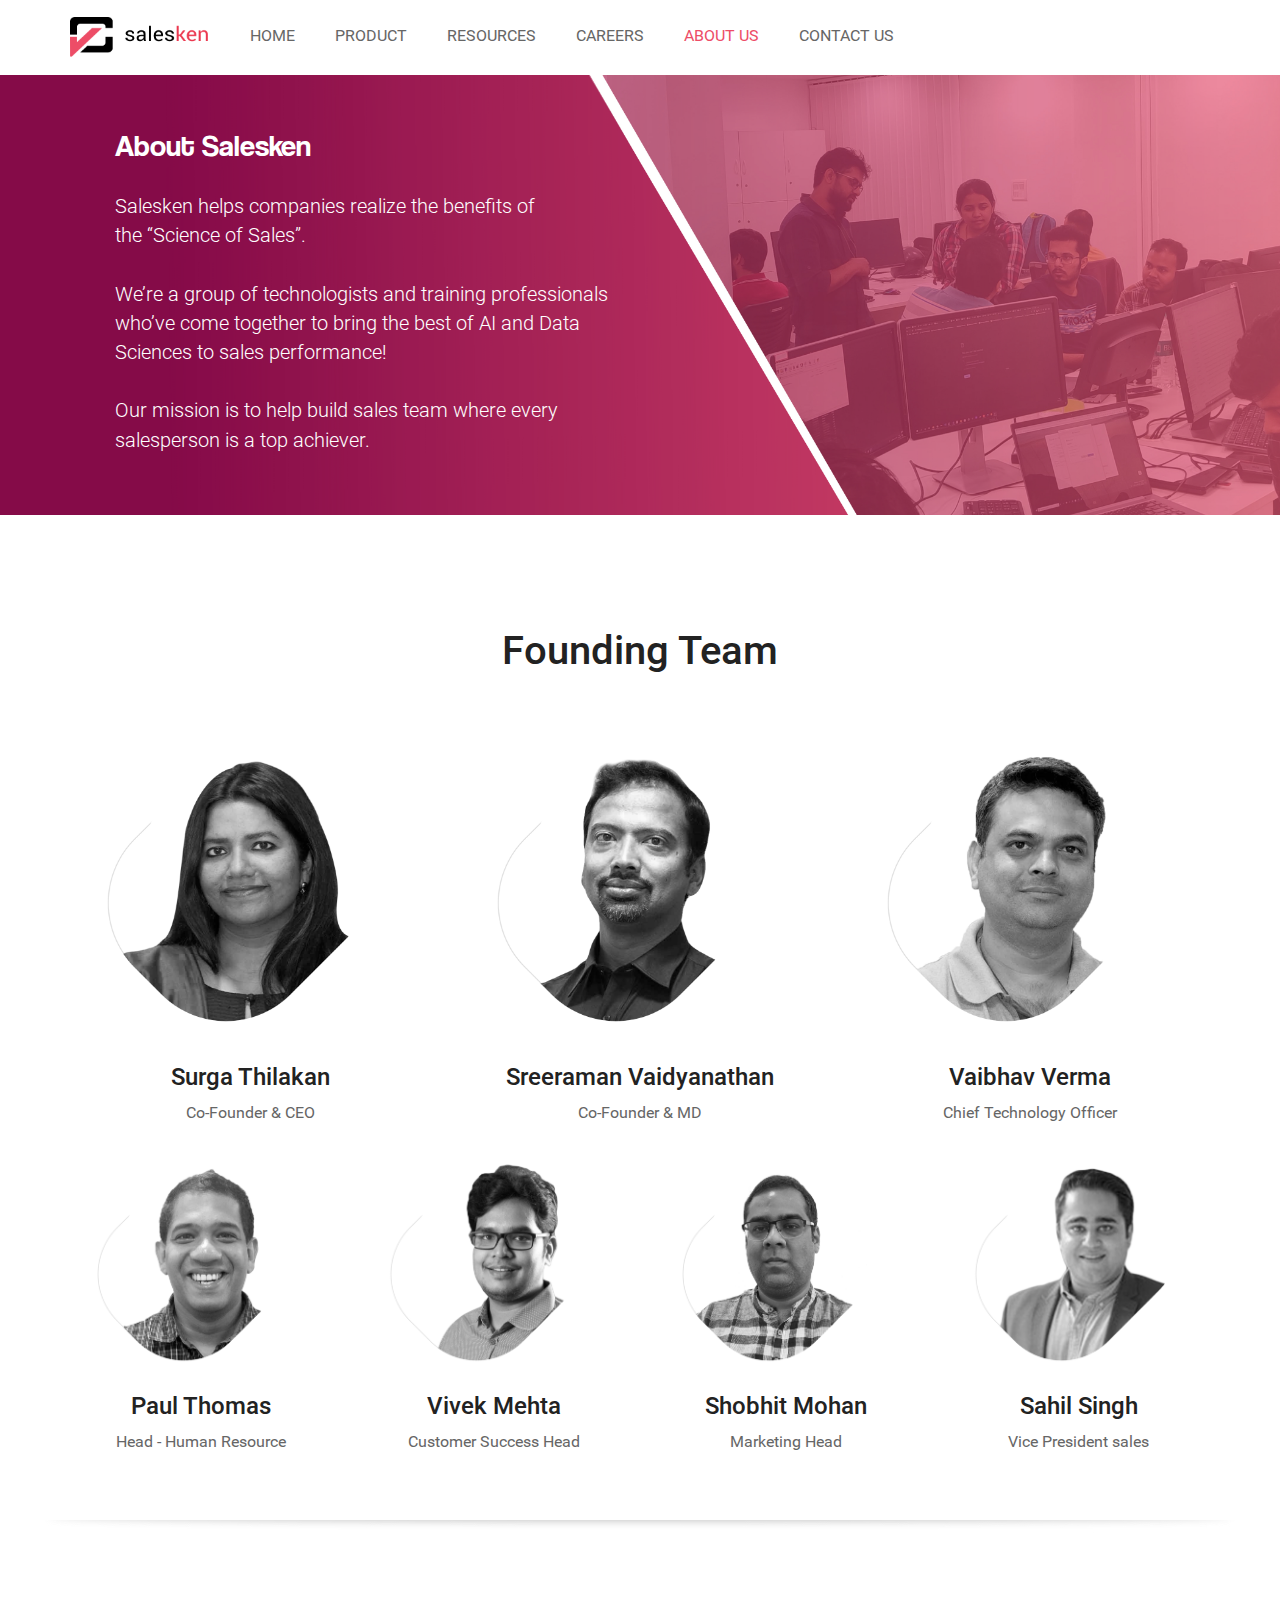
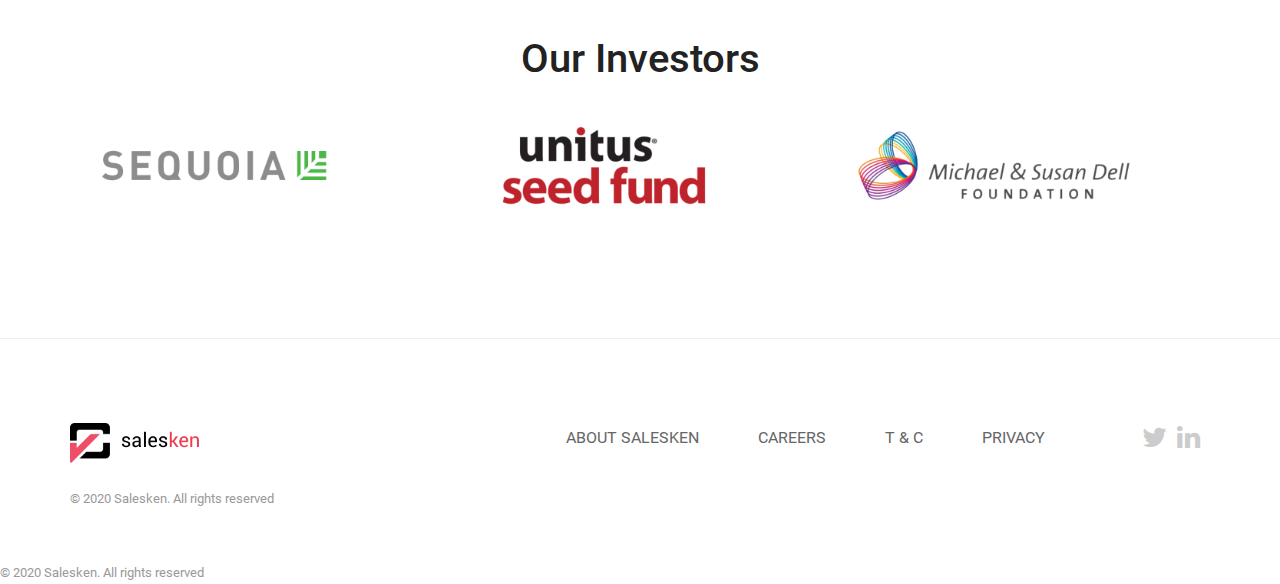
==== commit 18afdcda: "footer" ====
--- a/aboutus.html
+++ b/aboutus.html
@@ -282,33 +282,27 @@
       <div class="row section">
 
         <!-- About Us -->
-        <div class="col-md-9 col-sm-6 mb-sm-100">
+        <div class="col-md-3 col-sm-6 mb-sm-100">
           <div class="widget about-widget">
             <h5 class="header-widget"><img src="assets/images/logo.png" alt="salesken - Logo"
                 style="height:40px !important;width:131px !important"></h5>
-            <p>We’re a group of technologists and training professionals who’ve come <br>together to bring the best of
-              AI and Data Sciences to sales<br> performance! </p>
-
-            <ul class="social-links">
-              <li><a href="https://twitter.com/SaleskenAi"><i class="fa fa-twitter"></i></a></li>
-
-              <li><a href="https://www.linkedin.com/company/salesken/"><i class="fa fa-linkedin"></i></a></li>
-
-            </ul>
+
+            <small style="color:#999999">&copy; 2020 Salesken. All rights reserved</a></small>
+
+
           </div><!-- / .widget -->
         </div><!-- / .col-md-3 -->
 
-        <div class="col-md-3 col-sm-6 mb-sm-100">
-          <div class="widget twitter-widget">
-            <h5 class="header-widget">Company</h5>
-            <ul>
+        <div class="col-md-9 d-flex justify-content-end col-sm-6 mb-sm-100" style="padding-top: 35px;">
+          <div class="widget header-widget about-widget twitter-widget">
+            <ul class="d-flex">
 
               <li>
-                <p><a href="index.html">About Salesken</a> </p>
+                <p><a href="index.html">ABOUT SALESKEN</a> </p>
               </li>
 
               <li>
-                <p><a href="careers.html">Careers</a></p>
+                <p><a href="careers.html">CAREERS</a></p>
               </li>
               <li>
                 <p><a href="terms.html">T & C</a>
@@ -316,23 +310,45 @@
               </p>
               </li>
               <li>
-                <p><a href="privacy.html">Privacy</a></p>
+                <p><a href="privacy.html">PRIVACY</a></p>
               </li>
 
             </ul>
-          </div>
+
+
+
+          </div>
+          <ul style="list-style-type: none;" class="d-flex">
+
+            <li><a href="https://twitter.com/SaleskenAi"><i class="fa fa-twitter social-links"></i></a></li>
+
+            <li><a href="https://www.linkedin.com/company/salesken/"><i class="fa fa-linkedin social-links"></i></a>
+            </li>
+
+          </ul>
         </div><!-- / .widget -->
 
 
 
 
-
       </div><!-- / .row -->
-      <small style="color:#999999">&copy; 2020 Salesken. All rights reserved</a></small>
     </div><!-- / .container -->
 
 
-    <!-- Copyright -->
+
+
+  </footer><!-- / .footer-widgets -->
+
+
+
+
+
+  </div><!-- / .row -->
+  <small style="color:#999999">&copy; 2020 Salesken. All rights reserved</a></small>
+  </div><!-- / .container -->
+
+
+  <!-- Copyright -->
 
 
   </footer><!-- / .footer-widgets -->
--- a/css/style.css
+++ b/css/style.css
@@ -670,11 +670,12 @@
 }
 
 .footer-widgets .twitter-widget ul li p {
-  font-size: .85em;
+  font-size: 16px;
+  padding-right: 55px;
 }
 
 .footer-widgets .twitter-widget ul li p a {
-  color: #111 !important;
+  color: #666666 !important;
 }
 
 .footer-widgets .twitter-widget ul li p a:hover {
@@ -5385,3 +5386,13 @@
   font-size: 24px;
   
 }
+
+.social-links{
+  font-size: 27px;
+  color: #cccccc;
+  padding-right: 10px;
+}
+
+.social-links:hover{
+  color: #eeeeee;
+}